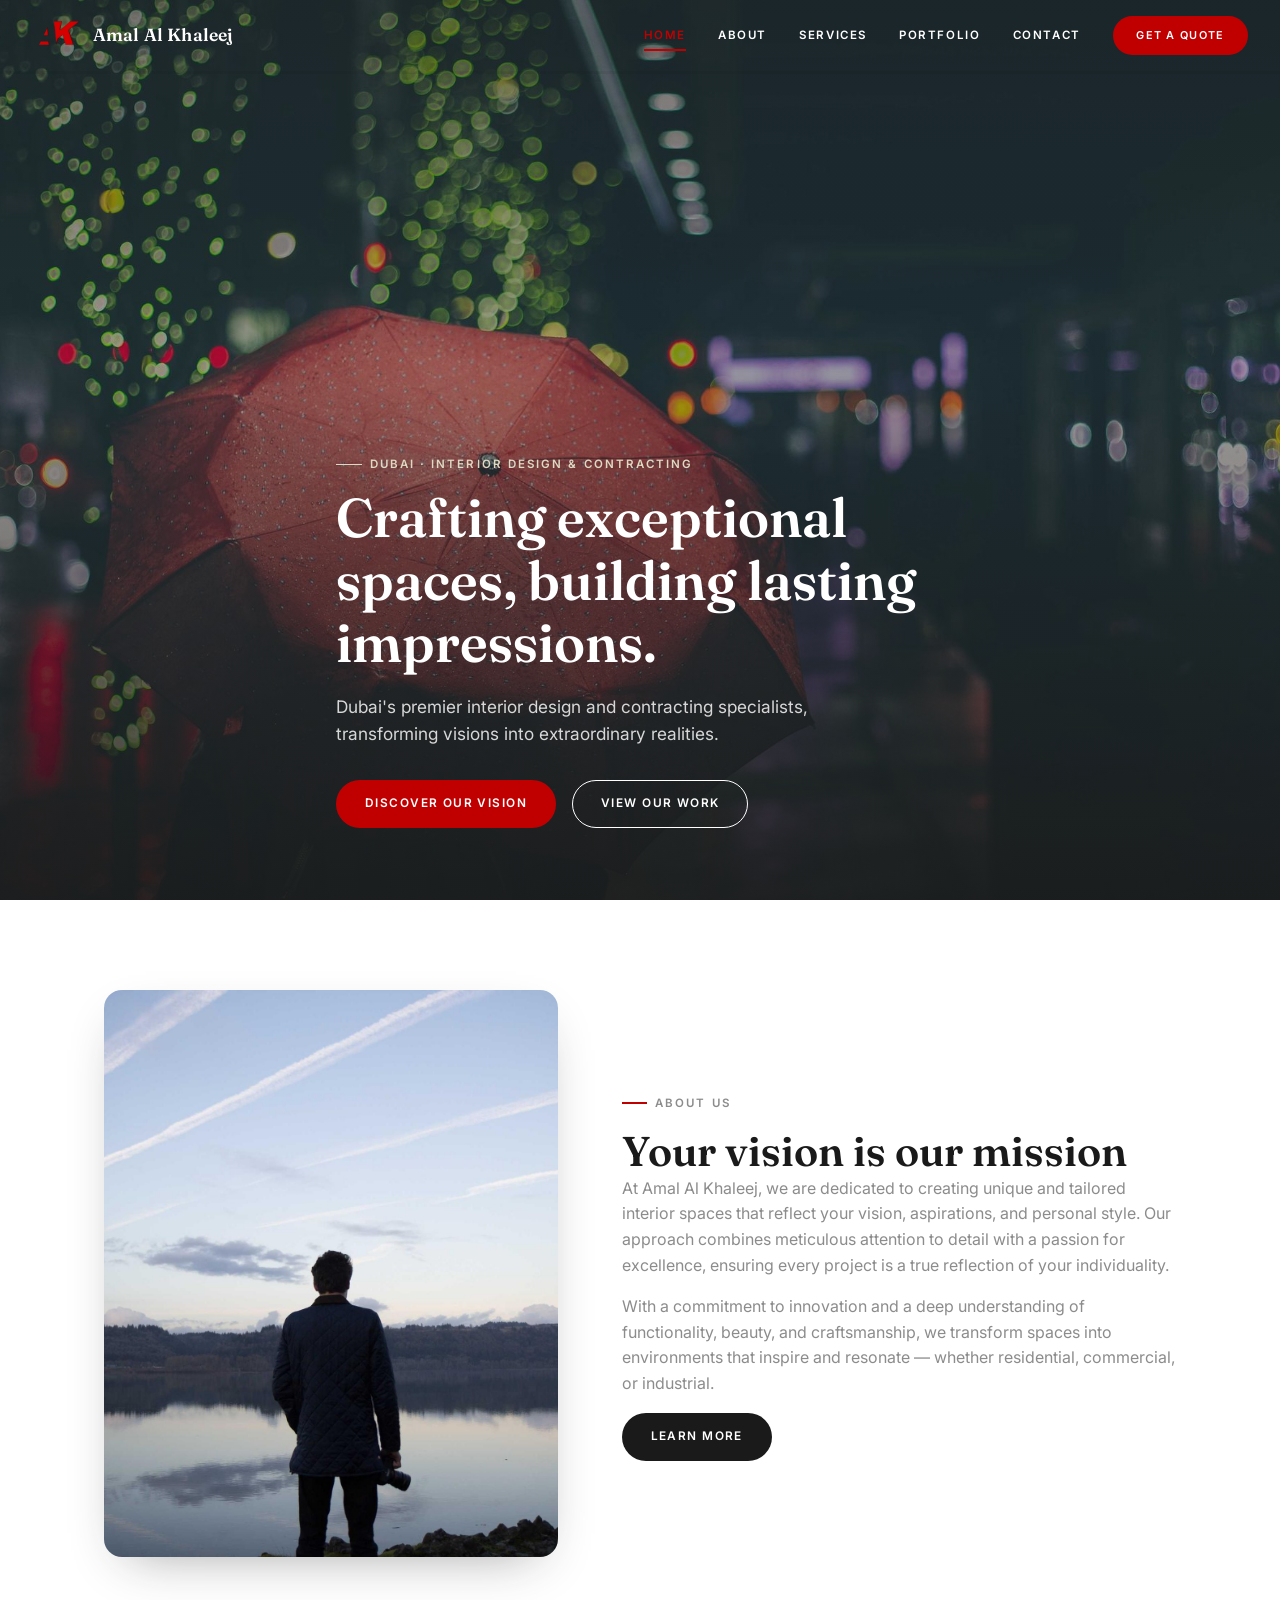
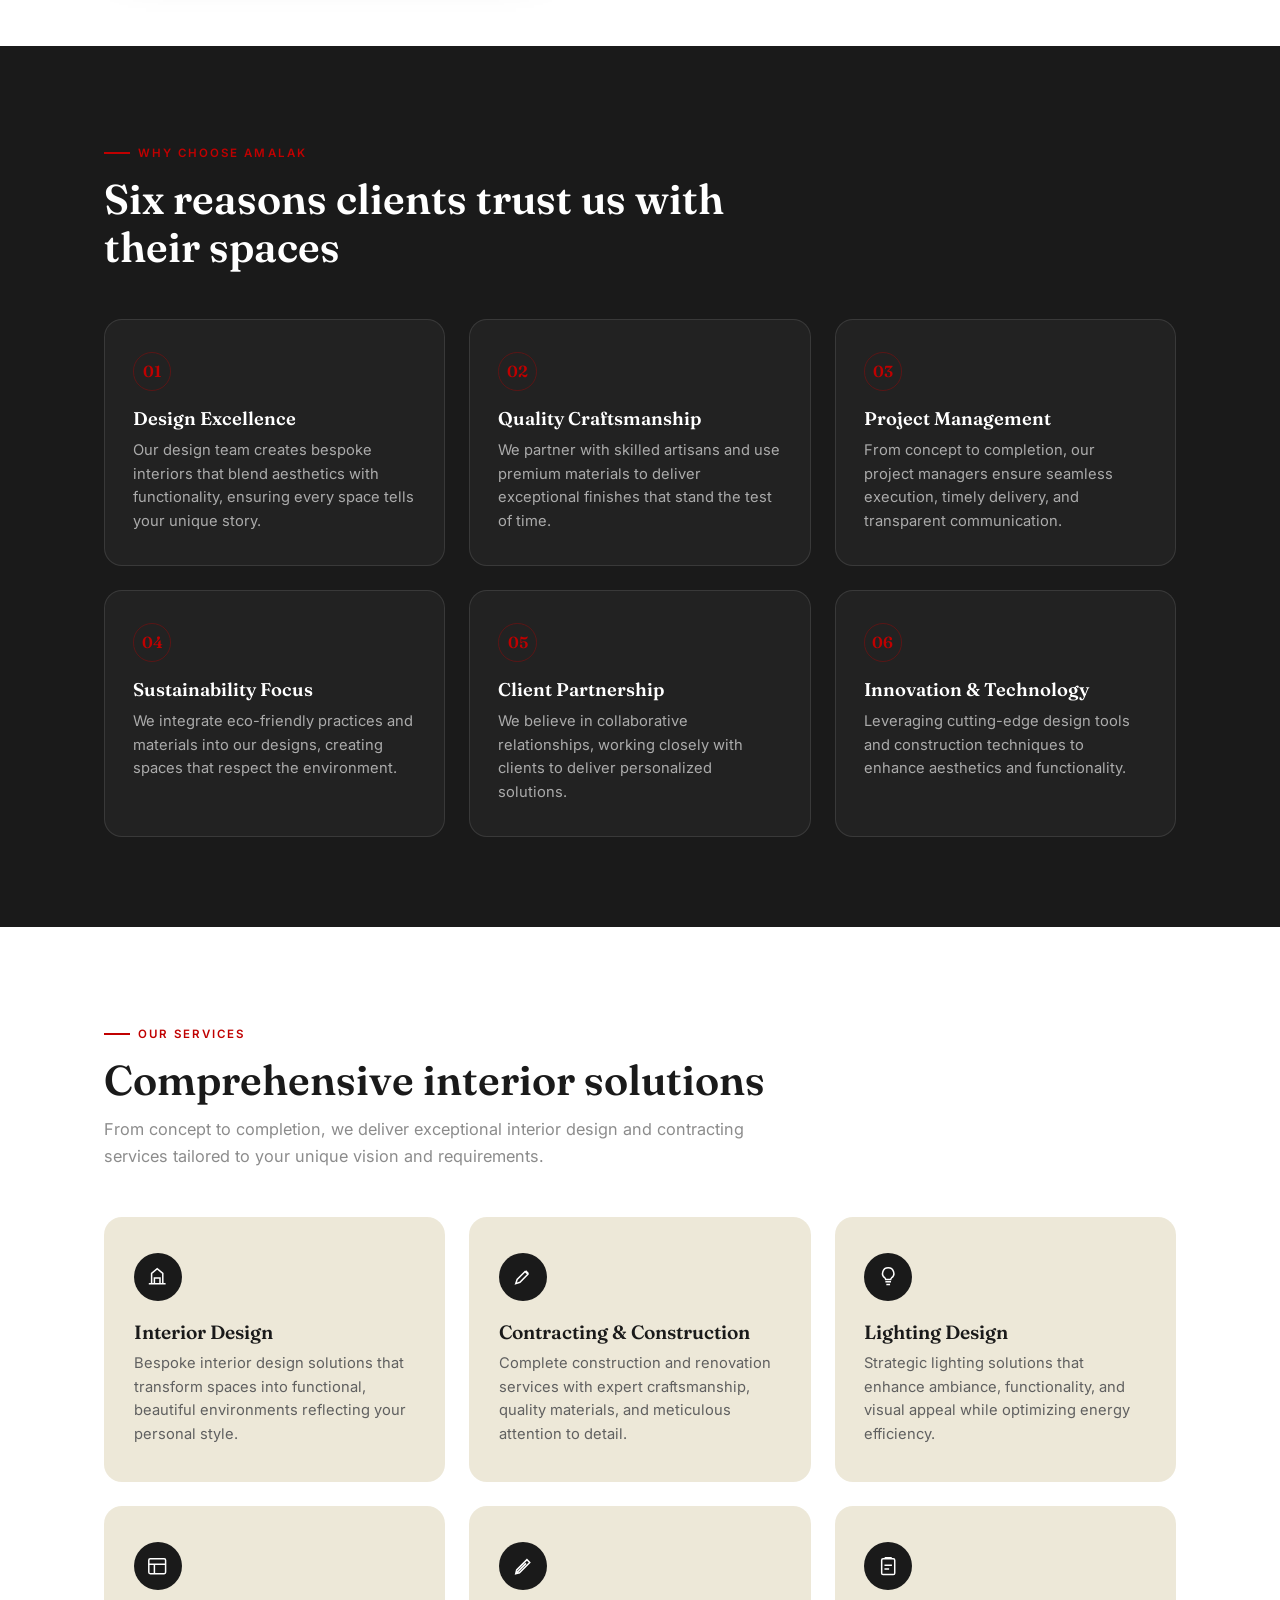
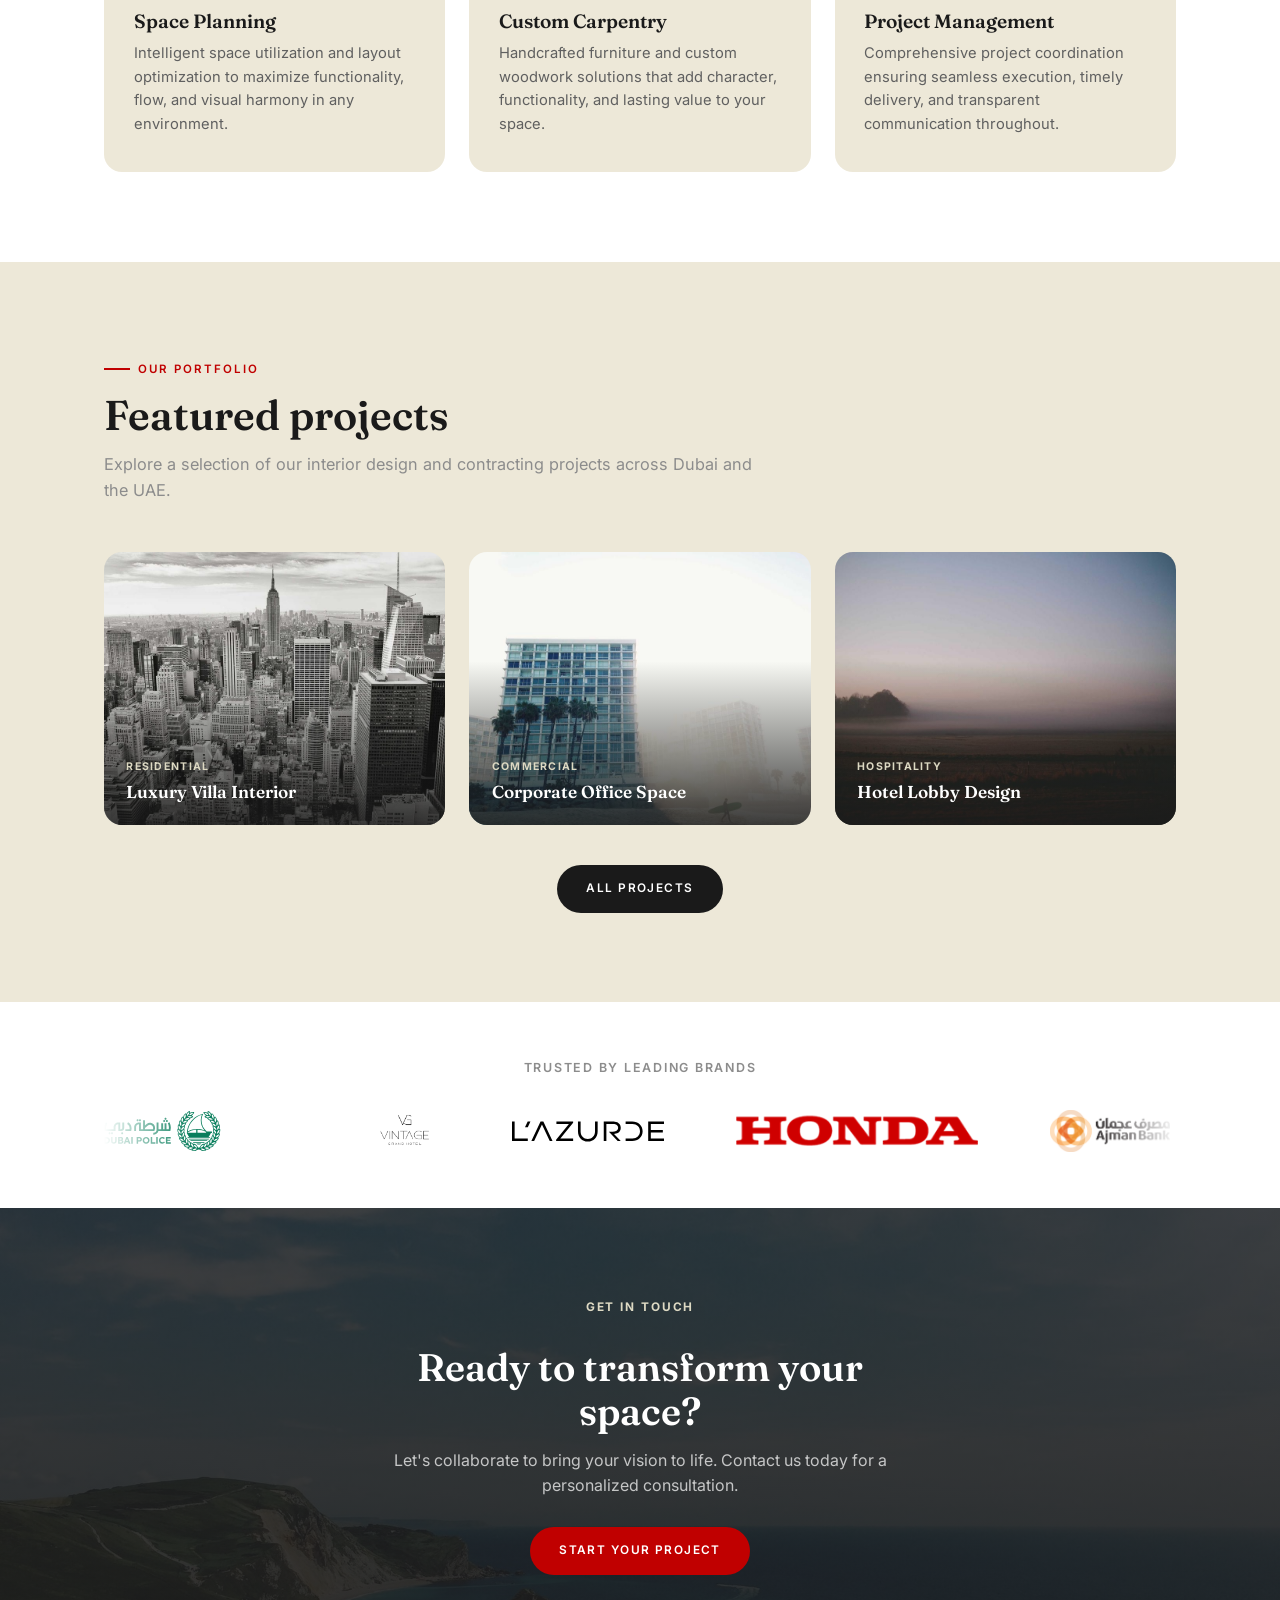
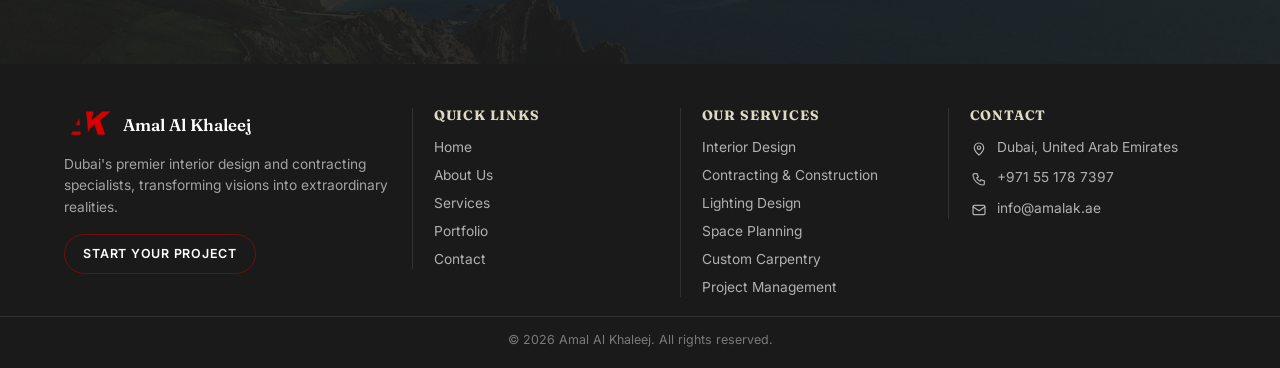
==== index.html @ c6068ea4 "Turn client logo strip into an auto-scrolling belt animation" ====
<!DOCTYPE html>
<html lang="en">
  <head>
    <meta charset="UTF-8" />
    <meta name="viewport" content="width=device-width, initial-scale=1.0, viewport-fit=cover" />
    <meta name="description" content="Amal Al Khaleej (AMALAK) is a premier interior design and contracting studio in Dubai, delivering bespoke residential, commercial and hospitality spaces from concept to completion." />
    <title>Amal Al Khaleej | Interior Design &amp; Contracting, Dubai</title>

    <link rel="icon" type="image/png" sizes="32x32" href="/assets/favicon/favicon-32.png" />
    <link rel="icon" type="image/png" sizes="512x512" href="/assets/favicon/favicon.png" />
    <link rel="apple-touch-icon" sizes="180x180" href="/assets/favicon/apple-touch-icon.png" />

    <meta property="og:type" content="website" />
    <meta property="og:url" content="https://amalak.ae/" />
    <meta property="og:title" content="Amal Al Khaleej | Interior Design &amp; Contracting, Dubai" />
    <meta property="og:description" content="Crafting exceptional spaces, building lasting impressions. Dubai's premier interior design and contracting specialists." />
    <meta property="og:site_name" content="Amal Al Khaleej" />
    <meta property="og:locale" content="en_US" />

    <link rel="preconnect" href="https://fonts.googleapis.com" />
    <link rel="preconnect" href="https://fonts.gstatic.com" crossorigin />
    <link href="https://fonts.googleapis.com/css2?family=Fraunces:opsz,wght@9..144,500;9..144,600;9..144,700&family=Inter:wght@400;500;600;700&display=swap" rel="stylesheet" />
    <link rel="stylesheet" href="/site.css?v=1" />
  </head>
  <body>
    <header class="site-header" id="top">
      <a href="/" class="brand" aria-label="Amal Al Khaleej home">
        <img src="/assets/logo/amalak-logo.png" alt="Amal Al Khaleej" />
        <span class="brand__text">Amal Al Khaleej</span>
      </a>
      <nav class="nav" aria-label="Primary">
        <a href="/" class="is-active">Home</a>
        <a href="/about/">About</a>
        <a href="/services/">Services</a>
        <a href="/portfolio/">Portfolio</a>
        <a href="/contact/">Contact</a>
        <a href="/contact/" class="btn btn--primary">Get a Quote</a>
      </nav>
      <button class="nav-toggle" aria-label="Open menu" aria-controls="nav" aria-expanded="false">
        <span></span><span></span><span></span>
      </button>
    </header>

    <main>
      <!-- Hero -->
      <section class="hero" style="background-image:url('/assets/hero/hero-bg.jpg');">
        <div class="wrap hero__inner">
          <p class="eyebrow">Dubai · Interior Design &amp; Contracting</p>
          <h1 class="display">Crafting exceptional spaces, building lasting impressions.</h1>
          <p class="lead">Dubai's premier interior design and contracting specialists, transforming visions into extraordinary realities.</p>
          <div class="hero__actions">
            <a href="/about/" class="btn btn--primary">Discover Our Vision</a>
            <a href="/portfolio/" class="btn btn--ghost" style="color:#fff;">View Our Work</a>
          </div>
        </div>
      </section>

      <!-- About teaser -->
      <section class="section section--white" id="about">
        <div class="wrap about__grid">
          <div class="about__media reveal">
            <img src="/assets/about/about.jpg" alt="Interior design detail" loading="lazy" />
          </div>
          <div class="about__body reveal">
            <p class="eyebrow">About Us</p>
            <h2 class="display" style="font-size:clamp(1.9rem,3.6vw,2.6rem);">Your vision is our mission</h2>
            <p>At Amal Al Khaleej, we are dedicated to creating unique and tailored interior spaces that reflect your vision, aspirations, and personal style. Our approach combines meticulous attention to detail with a passion for excellence, ensuring every project is a true reflection of your individuality.</p>
            <p>With a commitment to innovation and a deep understanding of functionality, beauty, and craftsmanship, we transform spaces into environments that inspire and resonate — whether residential, commercial, or industrial.</p>
            <a href="/about/" class="btn btn--dark">Learn More</a>
          </div>
        </div>
      </section>

      <!-- Why choose Amalak -->
      <section class="section section--dark">
        <div class="wrap">
          <div class="section-head reveal">
            <p class="eyebrow">Why Choose Amalak</p>
            <h2 class="display" style="font-size:clamp(1.9rem,3.6vw,2.6rem);">Six reasons clients trust us with their spaces</h2>
          </div>
          <div class="feature-grid">
            <div class="feature-card reveal"><span class="n">01</span><h3>Design Excellence</h3><p>Our design team creates bespoke interiors that blend aesthetics with functionality, ensuring every space tells your unique story.</p></div>
            <div class="feature-card reveal"><span class="n">02</span><h3>Quality Craftsmanship</h3><p>We partner with skilled artisans and use premium materials to deliver exceptional finishes that stand the test of time.</p></div>
            <div class="feature-card reveal"><span class="n">03</span><h3>Project Management</h3><p>From concept to completion, our project managers ensure seamless execution, timely delivery, and transparent communication.</p></div>
            <div class="feature-card reveal"><span class="n">04</span><h3>Sustainability Focus</h3><p>We integrate eco-friendly practices and materials into our designs, creating spaces that respect the environment.</p></div>
            <div class="feature-card reveal"><span class="n">05</span><h3>Client Partnership</h3><p>We believe in collaborative relationships, working closely with clients to deliver personalized solutions.</p></div>
            <div class="feature-card reveal"><span class="n">06</span><h3>Innovation &amp; Technology</h3><p>Leveraging cutting-edge design tools and construction techniques to enhance aesthetics and functionality.</p></div>
          </div>
        </div>
      </section>

      <!-- Services overview -->
      <section class="section section--white" id="services">
        <div class="wrap">
          <div class="section-head reveal">
            <p class="eyebrow">Our Services</p>
            <h2 class="display" style="font-size:clamp(1.9rem,3.6vw,2.6rem);">Comprehensive interior solutions</h2>
            <p>From concept to completion, we deliver exceptional interior design and contracting services tailored to your unique vision and requirements.</p>
          </div>
          <div class="services-grid">
            <div class="service-card reveal">
              <span class="ic"><svg viewBox="0 0 24 24" fill="none" stroke="currentColor" stroke-width="1.6"><path d="M3 20h18M6 20V9l6-5 6 5v11M9 20v-6h6v6"/></svg></span>
              <h3>Interior Design</h3>
              <p>Bespoke interior design solutions that transform spaces into functional, beautiful environments reflecting your personal style.</p>
            </div>
            <div class="service-card reveal">
              <span class="ic"><svg viewBox="0 0 24 24" fill="none" stroke="currentColor" stroke-width="1.6"><path d="M14.7 6.3 17.7 9.3M4 20l1.5-4.5L14 7l3 3-8.5 8.5L4 20Z"/></svg></span>
              <h3>Contracting &amp; Construction</h3>
              <p>Complete construction and renovation services with expert craftsmanship, quality materials, and meticulous attention to detail.</p>
            </div>
            <div class="service-card reveal">
              <span class="ic"><svg viewBox="0 0 24 24" fill="none" stroke="currentColor" stroke-width="1.6"><path d="M9 18h6M10 21h4M12 3a6 6 0 0 0-3.5 10.9c.5.4.8 1 .8 1.6h5.4c0-.6.3-1.2.8-1.6A6 6 0 0 0 12 3Z"/></svg></span>
              <h3>Lighting Design</h3>
              <p>Strategic lighting solutions that enhance ambiance, functionality, and visual appeal while optimizing energy efficiency.</p>
            </div>
            <div class="service-card reveal">
              <span class="ic"><svg viewBox="0 0 24 24" fill="none" stroke="currentColor" stroke-width="1.6"><rect x="3" y="4" width="18" height="16" rx="1.5"/><path d="M3 10h18M9 10v10"/></svg></span>
              <h3>Space Planning</h3>
              <p>Intelligent space utilization and layout optimization to maximize functionality, flow, and visual harmony in any environment.</p>
            </div>
            <div class="service-card reveal">
              <span class="ic"><svg viewBox="0 0 24 24" fill="none" stroke="currentColor" stroke-width="1.6"><path d="M4 20 15 9M4 20l1-4 11-11 3 3-11 11-4 1Z"/></svg></span>
              <h3>Custom Carpentry</h3>
              <p>Handcrafted furniture and custom woodwork solutions that add character, functionality, and lasting value to your space.</p>
            </div>
            <div class="service-card reveal">
              <span class="ic"><svg viewBox="0 0 24 24" fill="none" stroke="currentColor" stroke-width="1.6"><rect x="5" y="4" width="14" height="17" rx="1.5"/><path d="M9 4V3h6v1M8 11h8M8 15h5"/></svg></span>
              <h3>Project Management</h3>
              <p>Comprehensive project coordination ensuring seamless execution, timely delivery, and transparent communication throughout.</p>
            </div>
          </div>
        </div>
      </section>

      <!-- Portfolio teaser -->
      <section class="section section--khaki" id="portfolio">
        <div class="wrap">
          <div class="section-head reveal">
            <p class="eyebrow">Our Portfolio</p>
            <h2 class="display" style="font-size:clamp(1.9rem,3.6vw,2.6rem);">Featured projects</h2>
            <p>Explore a selection of our interior design and contracting projects across Dubai and the UAE.</p>
          </div>
          <div class="portfolio-grid">
            <a class="portfolio-card reveal" href="/portfolio/">
              <img src="/assets/portfolio/masonry-portfolio-1.jpg" alt="Luxury Villa Interior" loading="lazy" />
              <div class="portfolio-card__label"><span class="portfolio-card__tag">Residential</span><h3>Luxury Villa Interior</h3></div>
            </a>
            <a class="portfolio-card reveal" href="/portfolio/">
              <img src="/assets/portfolio/masonry-portfolio-2.jpg" alt="Corporate Office Space" loading="lazy" />
              <div class="portfolio-card__label"><span class="portfolio-card__tag">Commercial</span><h3>Corporate Office Space</h3></div>
            </a>
            <a class="portfolio-card reveal" href="/portfolio/">
              <img src="/assets/portfolio/masonry-portfolio-3.jpg" alt="Hotel Lobby Design" loading="lazy" />
              <div class="portfolio-card__label"><span class="portfolio-card__tag">Hospitality</span><h3>Hotel Lobby Design</h3></div>
            </a>
          </div>
          <div style="text-align:center; margin-top:2.5rem;">
            <a href="/portfolio/" class="btn btn--dark">All Projects</a>
          </div>
        </div>
      </section>

      <!-- Clients -->
      <section class="clients-strip section--white">
        <div class="wrap">
          <div class="clients-strip__head reveal"><p>Trusted by leading brands</p></div>
          <div class="clients-marquee reveal">
            <div class="clients-track">
            <div class="clients-item"><img src="/assets/clients/dubai-police-logo.svg" alt="Dubai Police" loading="lazy" /></div>
            <div class="clients-item"><img src="/assets/clients/sheraton.svg" alt="Sheraton" loading="lazy" /></div>
            <div class="clients-item"><img src="/assets/clients/vintage-grand-hotel.png" alt="Vintage Grand Hotel" loading="lazy" /></div>
            <div class="clients-item"><img src="/assets/clients/lazurde-logo.svg" alt="Lazurde" loading="lazy" /></div>
            <div class="clients-item"><img src="/assets/clients/honda-logo.png" alt="Honda" loading="lazy" /></div>
            <div class="clients-item"><img src="/assets/clients/ajman-bank-logo.png" alt="Ajman Bank" loading="lazy" /></div>
            <div class="clients-item"><img src="/assets/clients/hyundai-logo.png" alt="Hyundai" loading="lazy" /></div>
            <div class="clients-item"><img src="/assets/clients/ESCADA-combined-logo-web.png" alt="ESCADA" loading="lazy" /></div>
            <div class="clients-item"><img src="/assets/clients/dubai-police-logo.svg" alt="Dubai Police" loading="lazy" aria-hidden="true" /></div>
            <div class="clients-item"><img src="/assets/clients/sheraton.svg" alt="Sheraton" loading="lazy" aria-hidden="true" /></div>
            <div class="clients-item"><img src="/assets/clients/vintage-grand-hotel.png" alt="Vintage Grand Hotel" loading="lazy" aria-hidden="true" /></div>
            <div class="clients-item"><img src="/assets/clients/lazurde-logo.svg" alt="Lazurde" loading="lazy" aria-hidden="true" /></div>
            <div class="clients-item"><img src="/assets/clients/honda-logo.png" alt="Honda" loading="lazy" aria-hidden="true" /></div>
            <div class="clients-item"><img src="/assets/clients/ajman-bank-logo.png" alt="Ajman Bank" loading="lazy" aria-hidden="true" /></div>
            <div class="clients-item"><img src="/assets/clients/hyundai-logo.png" alt="Hyundai" loading="lazy" aria-hidden="true" /></div>
            <div class="clients-item"><img src="/assets/clients/ESCADA-combined-logo-web.png" alt="ESCADA" loading="lazy" aria-hidden="true" /></div>
            </div>
          </div>
        </div>
      </section>

      <!-- CTA -->
      <section class="section cta-band" style="background-image:url('/assets/hero/cta-bg.jpg');" id="contact">
        <div class="wrap reveal">
          <p class="rule">Get In Touch</p>
          <h2 class="display" style="font-size:clamp(1.8rem,3.4vw,2.4rem); margin-top:1.1rem;">Ready to transform your space?</h2>
          <p>Let's collaborate to bring your vision to life. Contact us today for a personalized consultation.</p>
          <div class="cta-band__actions">
            <a href="/contact/" class="btn btn--primary">Start Your Project</a>
          </div>
        </div>
      </section>
    </main>

    <footer class="site-footer">
      <div class="footer-main">
        <div class="footer-col footer-col--brand">
          <a href="/" class="footer-brand logo">
            <img src="/assets/logo/amalak-logo.png" alt="Amal Al Khaleej" />
            <span class="logo-text">Amal Al Khaleej</span>
          </a>
          <p class="footer-brand-desc">Dubai's premier interior design and contracting specialists, transforming visions into extraordinary realities.</p>
          <a href="/contact/" class="footer-cta-btn">Start Your Project</a>
        </div>
        <div class="footer-col">
          <h4 class="footer-heading">Quick Links</h4>
          <nav class="footer-links" aria-label="Quick links">
            <a href="/">Home</a>
            <a href="/about/">About Us</a>
            <a href="/services/">Services</a>
            <a href="/portfolio/">Portfolio</a>
            <a href="/contact/">Contact</a>
          </nav>
        </div>
        <div class="footer-col">
          <h4 class="footer-heading">Our Services</h4>
          <nav class="footer-links" aria-label="Services">
            <a href="/services/">Interior Design</a>
            <a href="/services/">Contracting &amp; Construction</a>
            <a href="/services/">Lighting Design</a>
            <a href="/services/">Space Planning</a>
            <a href="/services/">Custom Carpentry</a>
            <a href="/services/">Project Management</a>
          </nav>
        </div>
        <div class="footer-col">
          <h4 class="footer-heading">Contact</h4>
          <ul class="footer-contact-list">
            <li>
              <span class="footer-contact-icon" aria-hidden="true"><svg viewBox="0 0 24 24" fill="none" stroke="currentColor" stroke-width="1.8"><path d="M12 21s7-5.7 7-11a7 7 0 1 0-14 0c0 5.3 7 11 7 11Z"/><circle cx="12" cy="10" r="2.5"/></svg></span>
              <span>Dubai, United Arab Emirates</span>
            </li>
            <li>
              <span class="footer-contact-icon" aria-hidden="true"><svg viewBox="0 0 24 24" fill="none" stroke="currentColor" stroke-width="1.8"><path d="M5 4h4l2 5-2.5 1.5a11 11 0 0 0 5 5L15 13l5 2v4a2 2 0 0 1-2 2A16 16 0 0 1 3 6a2 2 0 0 1 2-2z"/></svg></span>
              <a href="tel:+971551787397">+971 55 178 7397</a>
            </li>
            <li>
              <span class="footer-contact-icon" aria-hidden="true"><svg viewBox="0 0 24 24" fill="none" stroke="currentColor" stroke-width="1.8"><rect x="3" y="5" width="18" height="14" rx="2"/><path d="M3 7l9 6 9-6"/></svg></span>
              <a href="mailto:info@amalak.ae">info@amalak.ae</a>
            </li>
          </ul>
        </div>
      </div>
      <div class="footer-bottom-bar">
        <p class="footer-copyright">&copy; <span id="year">2026</span> Amal Al Khaleej. All rights reserved.</p>
      </div>
    </footer>

    <script src="/site.js?v=1" defer></script>
  </body>
</html>
---- site.css ----
/* ============================================================
   AMALAK — main site styles
   Palette & type taken verbatim from brand_board.txt.
   ============================================================ */

*,
*::before,
*::after {
  box-sizing: border-box;
  margin: 0;
  padding: 0;
}

:root {
  /* ── Brand palette (exact hex from brand_board.txt) ── */
  --grey:   #606060;
  --off:    #F2F2F2;
  --red:    #C00000;
  --khaki:  #DDD9C3;

  /* ── Derived neutrals ── */
  --ink:       #1A1A1A;
  --ink-soft:  #8C8C8C;
  --white:     #FFFFFF;
  --khaki-deep: #EDE8D8;
  --line:      rgba(26, 26, 26, 0.10);

  --bg:   var(--off);
  --text: #2b2b2b;

  --font-display: "Fraunces", Georgia, "Times New Roman", serif;
  --font-body:    "Inter", -apple-system, "Segoe UI", Arial, sans-serif;

  --wrap: 75rem;
  --gutter: clamp(1.25rem, 5vw, 4rem);

  --radius: 10px;
  --radius-lg: 18px;
  --shadow: 0 18px 50px -24px rgba(26, 26, 26, 0.45);
  --shadow-soft: 0 10px 30px -18px rgba(26, 26, 26, 0.35);

  --ease: cubic-bezier(0.22, 1, 0.36, 1);
}

html {
  -webkit-text-size-adjust: 100%;
  scroll-behavior: smooth;
  scroll-padding-top: 5.5rem;
  overscroll-behavior: none;
  scrollbar-width: none;
  background-color: var(--ink);
}
html::-webkit-scrollbar { width: 0; height: 0; }

@media (prefers-reduced-motion: reduce) {
  html { scroll-behavior: auto; }
}

body {
  font-family: var(--font-body);
  background: var(--bg);
  color: var(--text);
  line-height: 1.6;
  -webkit-font-smoothing: antialiased;
}

img { max-width: 100%; display: block; }
a { color: inherit; }

.wrap {
  max-width: var(--wrap);
  margin-inline: auto;
  padding-inline: var(--gutter);
}

h1, h2, h3, h4 {
  font-family: var(--font-display);
  font-weight: 600;
  line-height: 1.15;
  color: var(--ink);
}

.display { font-size: clamp(2.1rem, 4.4vw, 3.4rem); }

.eyebrow {
  display: inline-flex;
  align-items: center;
  gap: 0.5rem;
  font-size: 0.72rem;
  font-weight: 600;
  letter-spacing: 0.18em;
  text-transform: uppercase;
  color: var(--red);
  margin-bottom: 0.85rem;
}
.eyebrow::before {
  content: "";
  width: 1.6rem;
  height: 1.5px;
  background: var(--red);
}

.section { padding-block: clamp(3.5rem, 7vw, 6rem); }
.section--dark { background: var(--ink); color: rgba(255,255,255,0.82); }
.section--dark h1, .section--dark h2, .section--dark h3, .section--dark h4 { color: var(--white); }
.section--khaki { background: var(--khaki-deep); }
.section--white { background: var(--white); }

.section-head { max-width: 42rem; margin-bottom: clamp(2rem, 4vw, 3rem); }
.section-head p:not(.eyebrow) { color: var(--ink-soft); margin-top: 0.75rem; font-size: 1.02rem; }
.section--dark .section-head p:not(.eyebrow) { color: rgba(255,255,255,0.65); }

/* ============================================================
   Buttons
   ============================================================ */
.btn {
  display: inline-flex;
  align-items: center;
  gap: 0.5rem;
  padding: 0.85rem 1.75rem;
  font-family: var(--font-body);
  font-size: 0.74rem;
  font-weight: 600;
  letter-spacing: 0.12em;
  text-transform: uppercase;
  text-decoration: none;
  border-radius: 999px;
  border: 1px solid transparent;
  cursor: pointer;
  transition: background-color 0.25s var(--ease), border-color 0.25s var(--ease), color 0.25s var(--ease), transform 0.25s var(--ease);
}
.btn--primary { background: var(--red); color: var(--white); }
.btn--primary:hover { background: #a30000; transform: translateY(-1px); }

.btn--dark { background: var(--ink); color: var(--white); }
.btn--dark:hover { background: #000; }

.btn--ghost { background: transparent; border-color: currentColor; color: var(--ink); }
.section--dark .btn--ghost { color: var(--white); }
.btn--ghost:hover { background: rgba(192, 0, 0, 0.08); border-color: var(--red); color: var(--red); }

.btn--light { background: var(--white); color: var(--ink); }
.btn--light:hover { background: var(--off); }

/* ============================================================
   Header / nav
   ============================================================ */
.site-header {
  position: fixed;
  inset: 0 0 auto 0;
  z-index: 100;
  display: flex;
  align-items: center;
  justify-content: space-between;
  gap: 1rem;
  padding: 1rem clamp(1.1rem, 3vw, 2rem);
  background: rgba(242, 242, 242, 0);
  transition: background-color 0.4s var(--ease), box-shadow 0.4s var(--ease), padding 0.4s var(--ease);
}
.site-header.is-scrolled {
  background: var(--off);
  box-shadow: 0 1px 0 var(--line), var(--shadow-soft);
  padding-block: 0.7rem;
}

.scroll-progress {
  position: absolute;
  top: 100%;
  left: 0;
  right: 0;
  height: 3px;
  background: rgba(26, 26, 26, 0.08);
  overflow: hidden;
  pointer-events: none;
}
.scroll-progress i {
  display: block;
  height: 100%;
  width: 100%;
  background: var(--red);
  transform: scaleX(0);
  transform-origin: left center;
  will-change: transform;
}

.brand {
  display: flex;
  align-items: center;
  gap: 0.6rem;
  text-decoration: none;
  flex-shrink: 0;
}
.brand img { height: 2.1rem; width: auto; }
.brand__text {
  font-family: var(--font-display);
  font-size: 1.1rem;
  font-weight: 600;
  letter-spacing: 0.01em;
  color: var(--ink);
}
.site-header:not(.is-scrolled) .brand__text { color: var(--white); }

.nav {
  display: flex;
  align-items: center;
  gap: clamp(1.25rem, 2.5vw, 2.25rem);
}
.nav a:not(.btn) {
  font-family: var(--font-body);
  font-size: 0.72rem;
  font-weight: 600;
  letter-spacing: 0.14em;
  text-transform: uppercase;
  text-decoration: none;
  color: var(--ink);
  position: relative;
  padding-block: 0.25rem;
  transition: color 0.25s var(--ease);
}
.site-header:not(.is-scrolled) .nav a:not(.btn) { color: var(--white); }
.nav a:not(.btn)::after {
  content: "";
  position: absolute;
  left: 0; bottom: -2px;
  width: 0; height: 2px;
  background: var(--red);
  transition: width 0.3s var(--ease);
}
.nav a:not(.btn):hover::after { width: 100%; }
.nav .btn { padding: 0.6rem 1.4rem; font-size: 0.68rem; }
.nav a.is-active:not(.btn) { color: var(--red); }
.nav a.is-active:not(.btn)::after { width: 100%; }
.site-header:not(.is-scrolled) .nav a.is-active:not(.btn) { color: var(--red); }

.nav-toggle {
  display: none;
  flex-direction: column;
  justify-content: center;
  gap: 5px;
  width: 44px; height: 44px;
  background: none;
  border: 0;
  cursor: pointer;
  padding: 0;
}
.nav-toggle span {
  display: block;
  width: 24px; height: 1.5px;
  margin-inline: auto;
  background: var(--ink);
  transition: transform 0.3s var(--ease), opacity 0.3s var(--ease), background-color 0.3s;
}
.site-header:not(.is-scrolled) .nav-toggle span { background: var(--white); }

@media (max-width: 860px) {
  .nav-toggle {
    display: flex;
    border: 1.5px solid rgba(26, 26, 26, 0.25);
    border-radius: 12px;
  }
  .site-header:not(.is-scrolled) .nav-toggle { border-color: rgba(255, 255, 255, 0.5); }

  .nav {
    position: absolute;
    top: calc(100% + 0.6rem);
    right: clamp(1.1rem, 3vw, 2rem);
    left: auto;
    width: min(70vw, 16rem);
    flex-direction: column;
    align-items: stretch;
    gap: 0.2rem;
    padding: 0.6rem;
    background: var(--white);
    border: 1px solid var(--line);
    border-radius: 20px;
    box-shadow: 0 26px 60px -22px rgba(26, 26, 26, 0.55);
    opacity: 0;
    visibility: hidden;
    transform: translateY(-8px) scale(0.98);
    transform-origin: top right;
    transition: opacity 0.25s var(--ease), transform 0.3s var(--ease), visibility 0.3s;
  }
  .nav a:not(.btn),
  .site-header:not(.is-scrolled) .nav a:not(.btn) {
    color: var(--ink);
    font-size: 1.02rem;
    font-weight: 500;
    letter-spacing: 0.01em;
    text-transform: none;
    width: 100%;
    padding: 0.85rem 1rem;
    border-radius: 12px;
    transition: background-color 0.2s var(--ease), color 0.2s var(--ease);
  }
  .nav a:not(.btn)::after { display: none; }
  .nav a:not(.btn):hover { background: rgba(192, 0, 0, 0.08); }
  .nav a.is-active:not(.btn),
  .site-header:not(.is-scrolled) .nav a.is-active:not(.btn) {
    background: rgba(192, 0, 0, 0.1);
    color: var(--red);
    font-weight: 600;
  }
  .nav .btn { width: 100%; margin-top: 0.45rem; justify-content: center; }
  body.nav-open .nav {
    opacity: 1;
    visibility: visible;
    transform: translateY(0) scale(1);
  }
  body.nav-open .nav-toggle span:nth-child(1) { transform: translateY(6.5px) rotate(45deg); }
  body.nav-open .nav-toggle span:nth-child(2) { opacity: 0; }
  body.nav-open .nav-toggle span:nth-child(3) { transform: translateY(-6.5px) rotate(-45deg); }
}

/* ============================================================
   Hero
   ============================================================ */
.hero {
  position: relative;
  min-height: 100svh;
  display: flex;
  align-items: flex-end;
  color: var(--white);
  background-size: cover;
  background-position: center;
  isolation: isolate;
}
.hero::before {
  content: "";
  position: absolute;
  inset: 0;
  background: linear-gradient(180deg, rgba(26,26,26,0.55) 0%, rgba(26,26,26,0.35) 40%, rgba(26,26,26,0.88) 100%);
  z-index: -1;
}
.hero__inner { padding-block: clamp(6rem, 14vw, 9rem) clamp(3rem, 8vw, 4.5rem); max-width: 46rem; }
.hero .eyebrow { color: var(--khaki); }
.hero .eyebrow::before { background: var(--khaki); }
.hero h1 { color: var(--white); margin-bottom: 1.1rem; }
.hero p.lead { font-size: 1.08rem; color: rgba(255,255,255,0.82); max-width: 34rem; margin-bottom: 2rem; }
.hero__actions { display: flex; gap: 1rem; flex-wrap: wrap; }

.page-hero {
  padding-block: clamp(7.5rem, 14vw, 9.5rem) clamp(3rem, 6vw, 4rem);
  background: var(--ink);
  color: var(--white);
}
.page-hero .eyebrow { color: var(--khaki); }
.page-hero .eyebrow::before { background: var(--khaki); }
.page-hero h1 { color: var(--white); margin-bottom: 0.85rem; }
.page-hero p { max-width: 40rem; color: rgba(255,255,255,0.68); font-size: 1.02rem; }

/* ============================================================
   Grids: features / services / why-us
   ============================================================ */
.feature-grid {
  display: grid;
  grid-template-columns: repeat(3, 1fr);
  gap: 1.5rem;
}
.feature-card {
  background: var(--white);
  border: 1px solid var(--line);
  border-radius: var(--radius-lg);
  padding: 2rem 1.75rem;
  transition: transform 0.3s var(--ease), box-shadow 0.3s var(--ease);
}
.feature-card:hover { transform: translateY(-4px); box-shadow: var(--shadow-soft); }
.feature-card .n {
  display: inline-block;
  font-family: var(--font-display);
  font-size: 1rem;
  font-weight: 600;
  color: var(--red);
  border: 1px solid rgba(192,0,0,0.35);
  border-radius: 50%;
  width: 2.4rem; height: 2.4rem;
  line-height: 2.3rem;
  text-align: center;
  margin-bottom: 1.1rem;
}
.feature-card h3 { font-size: 1.15rem; margin-bottom: 0.6rem; }
.feature-card p { color: var(--ink-soft); font-size: 0.92rem; }

.section--dark .feature-card {
  background: rgba(255,255,255,0.04);
  border-color: rgba(255,255,255,0.1);
}
.section--dark .feature-card p { color: rgba(255,255,255,0.62); }

@media (max-width: 980px) { .feature-grid { grid-template-columns: repeat(2, 1fr); } }
@media (max-width: 620px) { .feature-grid { grid-template-columns: 1fr; } }

/* ============================================================
   Services
   ============================================================ */
.services-grid {
  display: grid;
  grid-template-columns: repeat(3, 1fr);
  gap: 1.5rem;
}
.service-card {
  background: var(--khaki-deep);
  border-radius: var(--radius-lg);
  padding: 2.25rem 1.85rem;
  transition: transform 0.3s var(--ease), background-color 0.3s var(--ease);
}
.service-card:hover { transform: translateY(-4px); background: var(--khaki); }
.service-card .ic {
  width: 3rem; height: 3rem;
  border-radius: 50%;
  background: var(--ink);
  color: var(--white);
  display: grid;
  place-items: center;
  margin-bottom: 1.25rem;
}
.service-card .ic svg { width: 1.4rem; height: 1.4rem; }
.service-card h3 { font-size: 1.2rem; margin-bottom: 0.6rem; }
.service-card p { color: var(--grey); font-size: 0.92rem; }

@media (max-width: 980px) { .services-grid { grid-template-columns: repeat(2, 1fr); } }
@media (max-width: 620px) { .services-grid { grid-template-columns: 1fr; } }

/* Services page: alternating detail rows */
.service-detail {
  display: grid;
  grid-template-columns: 1fr 1fr;
  gap: clamp(2rem, 5vw, 4rem);
  align-items: center;
  padding-block: clamp(2.5rem, 5vw, 3.5rem);
  border-bottom: 1px solid var(--line);
}
.service-detail:last-child { border-bottom: none; }
.service-detail:nth-child(even) .service-detail__media { order: 2; }
.service-detail__media img { border-radius: var(--radius-lg); box-shadow: var(--shadow); aspect-ratio: 4/3; object-fit: cover; }
.service-detail__num { font-family: var(--font-display); font-size: 0.95rem; color: var(--red); font-weight: 600; margin-bottom: 0.75rem; }
.service-detail h2 { font-size: 1.6rem; margin-bottom: 0.85rem; }
.service-detail p { color: var(--ink-soft); margin-bottom: 1rem; }
.service-detail ul { list-style: none; display: grid; gap: 0.55rem; }
.service-detail ul li { display: flex; align-items: baseline; gap: 0.6rem; font-size: 0.94rem; color: var(--grey); }
.service-detail ul li::before { content: ""; width: 6px; height: 6px; border-radius: 50%; background: var(--red); flex-shrink: 0; transform: translateY(-2px); }

@media (max-width: 780px) {
  .service-detail, .service-detail:nth-child(even) { grid-template-columns: 1fr; }
  .service-detail:nth-child(even) .service-detail__media { order: 0; }
}

/* ============================================================
   Portfolio
   ============================================================ */
.filter-bar {
  display: flex;
  flex-wrap: wrap;
  gap: 0.6rem;
  margin-bottom: 2.25rem;
}
.filter-btn {
  padding: 0.55rem 1.25rem;
  border-radius: 999px;
  border: 1px solid var(--line);
  background: var(--white);
  font-size: 0.78rem;
  font-weight: 600;
  letter-spacing: 0.06em;
  text-transform: uppercase;
  cursor: pointer;
  color: var(--grey);
  transition: background-color 0.2s var(--ease), color 0.2s var(--ease), border-color 0.2s var(--ease);
}
.filter-btn:hover { border-color: var(--red); color: var(--red); }
.filter-btn.is-active { background: var(--ink); color: var(--white); border-color: var(--ink); }

.portfolio-grid {
  display: grid;
  grid-template-columns: repeat(3, 1fr);
  gap: 1.5rem;
}
.portfolio-card {
  position: relative;
  border-radius: var(--radius-lg);
  overflow: hidden;
  aspect-ratio: 4/3.2;
  isolation: isolate;
}
.portfolio-card img {
  width: 100%; height: 100%;
  object-fit: cover;
  transition: transform 0.5s var(--ease);
}
.portfolio-card:hover img { transform: scale(1.06); }
.portfolio-card::after {
  content: "";
  position: absolute; inset: 0;
  background: linear-gradient(180deg, rgba(26,26,26,0) 40%, rgba(26,26,26,0.85) 100%);
  z-index: 1;
}
.portfolio-card__label {
  position: absolute; left: 0; right: 0; bottom: 0;
  padding: 1.4rem;
  z-index: 2;
  color: var(--white);
}
.portfolio-card__tag {
  display: inline-block;
  font-size: 0.66rem;
  font-weight: 700;
  letter-spacing: 0.12em;
  text-transform: uppercase;
  color: var(--khaki);
  margin-bottom: 0.4rem;
}
.portfolio-card__label h3 { color: var(--white); font-size: 1.08rem; font-weight: 600; }
.portfolio-card[hidden] { display: none; }

@media (max-width: 980px) { .portfolio-grid { grid-template-columns: repeat(2, 1fr); } }
@media (max-width: 620px) { .portfolio-grid { grid-template-columns: 1fr; } }

/* ============================================================
   About page grid
   ============================================================ */
.about__grid {
  display: grid;
  grid-template-columns: 0.9fr 1.1fr;
  gap: clamp(2rem, 5vw, 4rem);
  align-items: center;
}
.about__media img { border-radius: var(--radius-lg); box-shadow: var(--shadow); aspect-ratio: 4/5; object-fit: cover; }
.about__body p { color: var(--ink-soft); margin-bottom: 1rem; }

@media (max-width: 860px) { .about__grid { grid-template-columns: 1fr; } }

/* ============================================================
   Clients strip
   ============================================================ */
.clients-strip { padding-block: clamp(2.5rem, 5vw, 3.5rem); }
.clients-strip__head { text-align: center; margin-bottom: 2rem; }
.clients-strip__head p { font-size: 0.78rem; font-weight: 600; letter-spacing: 0.14em; text-transform: uppercase; color: var(--ink-soft); }

.clients-marquee {
  overflow: hidden;
  -webkit-mask-image: linear-gradient(90deg, transparent, #000 8%, #000 92%, transparent);
  mask-image: linear-gradient(90deg, transparent, #000 8%, #000 92%, transparent);
}
.clients-track {
  display: flex;
  align-items: center;
  width: max-content;
  gap: clamp(2.5rem, 6vw, 4.5rem);
  animation: clients-scroll 26s linear infinite;
}
.clients-marquee:hover .clients-track { animation-play-state: paused; }
.clients-item {
  flex: 0 0 auto;
  height: 42px;
  display: flex;
  align-items: center;
  justify-content: center;
}
.clients-item img { max-height: 100%; width: auto; }

@keyframes clients-scroll {
  from { transform: translateX(0); }
  to { transform: translateX(-50%); }
}

@media (prefers-reduced-motion: reduce) {
  .clients-track { animation: none; }
}

/* ============================================================
   CTA band
   ============================================================ */
.cta-band {
  position: relative;
  background-size: cover;
  background-position: center;
  color: var(--white);
  text-align: center;
  isolation: isolate;
}
.cta-band::before {
  content: "";
  position: absolute; inset: 0;
  background: linear-gradient(180deg, rgba(26,26,26,0.82), rgba(26,26,26,0.9));
  z-index: -1;
}
.cta-band .wrap { max-width: 40rem; }
.cta-band h2 { color: var(--white); margin-bottom: 0.9rem; }
.cta-band p { color: rgba(255,255,255,0.72); margin-bottom: 1.75rem; }
.cta-band .rule {
  font-size: 0.74rem;
  font-weight: 700;
  letter-spacing: 0.16em;
  text-transform: uppercase;
  color: var(--khaki);
}
.cta-band__actions { display: flex; gap: 1rem; justify-content: center; flex-wrap: wrap; }

/* ============================================================
   Contact page
   ============================================================ */
.contact-grid {
  display: grid;
  grid-template-columns: 0.85fr 1.15fr;
  gap: clamp(2rem, 5vw, 4rem);
  align-items: start;
}
.contact-info { display: grid; gap: 1.5rem; }
.contact-card {
  background: var(--white);
  border: 1px solid var(--line);
  border-radius: var(--radius-lg);
  padding: 1.5rem 1.65rem;
  display: flex;
  align-items: flex-start;
  gap: 1rem;
}
.contact-card .ic {
  width: 2.6rem; height: 2.6rem;
  border-radius: 50%;
  background: var(--khaki-deep);
  color: var(--red);
  display: grid;
  place-items: center;
  flex-shrink: 0;
}
.contact-card .ic svg { width: 1.2rem; height: 1.2rem; }
.contact-card h4 { font-size: 0.95rem; margin-bottom: 0.25rem; }
.contact-card p, .contact-card a { color: var(--ink-soft); font-size: 0.92rem; text-decoration: none; }
.contact-card a:hover { color: var(--red); }

.contact-map { border-radius: var(--radius-lg); overflow: hidden; box-shadow: var(--shadow-soft); line-height: 0; margin-top: 0.5rem; }
.contact-map iframe { width: 100%; height: 260px; border: 0; filter: saturate(0.9); }

.form {
  background: var(--white);
  border: 1px solid var(--line);
  border-radius: var(--radius-lg);
  padding: clamp(1.75rem, 4vw, 2.5rem);
  box-shadow: var(--shadow-soft);
  display: grid;
  gap: 1.15rem;
}
.form-row { display: grid; grid-template-columns: 1fr 1fr; gap: 1.15rem; }
.field { display: grid; gap: 0.45rem; }
.field label { font-size: 0.78rem; font-weight: 600; letter-spacing: 0.04em; color: var(--ink); }
.field input, .field textarea, .field select {
  font-family: var(--font-body);
  font-size: 0.95rem;
  padding: 0.8rem 1rem;
  border: 1px solid var(--line);
  border-radius: 8px;
  background: var(--off);
  color: var(--text);
  resize: vertical;
}
.field input:focus, .field textarea:focus, .field select:focus {
  outline: none;
  border-color: var(--red);
  background: var(--white);
}
.form .btn { justify-self: start; }

@media (max-width: 860px) { .contact-grid { grid-template-columns: 1fr; } }
@media (max-width: 560px) { .form-row { grid-template-columns: 1fr; } }

/* ============================================================
   Footer — compact, organized (janatravel pattern)
   ============================================================ */
.site-footer {
  background: var(--ink);
  color: rgba(255,255,255,0.72);
  padding: 0;
}
.site-footer .footer-bottom-bar {
  padding-bottom: calc(1.1rem + env(safe-area-inset-bottom, 0px));
}
.footer-main {
  display: grid;
  grid-template-columns: minmax(220px, 1.3fr) repeat(3, minmax(0, 1fr));
  gap: 0;
  max-width: 1320px;
  margin: 0 auto;
  padding: clamp(2rem, 4vw, 2.75rem) var(--gutter) 1.15rem;
  align-items: start;
}
.footer-col {
  min-width: 0;
  padding: 0 clamp(0.85rem, 1.6vw, 1.35rem);
  border-left: 1px solid rgba(255,255,255,0.1);
}
.footer-col--brand { padding-left: 0; border-left: none; }
.footer-col:last-child { padding-right: 0; }

.footer-brand.logo { display: inline-flex; align-items: center; gap: 0.5rem; text-decoration: none; margin-bottom: 0.75rem; }
.footer-brand.logo img { height: 2.1rem; width: auto; }
.footer-brand .logo-text { font-family: var(--font-display); font-size: 1.05rem; color: var(--white); font-weight: 600; }
.footer-brand-desc { color: rgba(255,255,255,0.6); font-size: 0.86rem; line-height: 1.55; margin-bottom: 1rem; max-width: 26rem; }
.footer-cta-btn {
  display: inline-block;
  text-decoration: none;
  background: transparent;
  color: var(--white);
  border: 1px solid rgba(192,0,0,0.55);
  padding: 0.55rem 1.15rem;
  border-radius: 999px;
  font-weight: 600;
  font-size: 0.78rem;
  letter-spacing: 0.06em;
  text-transform: uppercase;
  transition: background-color 0.2s ease, border-color 0.2s ease;
}
.footer-cta-btn:hover { background: rgba(192,0,0,0.18); border-color: var(--red); }

.footer-heading { font-size: 0.85rem; font-weight: 700; margin-bottom: 0.85rem; color: var(--khaki); letter-spacing: 0.06em; text-transform: uppercase; }

.footer-links { display: flex; flex-direction: column; gap: 0.55rem; }
.footer-links a, .footer-contact-list a, .footer-contact-list span { color: rgba(255,255,255,0.66); text-decoration: none; font-size: 0.86rem; line-height: 1.4; transition: color 0.2s ease; }
.footer-links a:hover, .footer-contact-list a:hover { color: var(--red); }

.footer-contact-list { list-style: none; display: flex; flex-direction: column; gap: 0.65rem; }
.footer-contact-list li { display: flex; align-items: flex-start; gap: 0.55rem; }
.footer-contact-icon { flex: 0 0 auto; display: inline-flex; align-items: center; justify-content: center; width: 1.15rem; height: 1.15rem; margin-top: 0.12rem; color: var(--red); }
.footer-contact-icon svg { width: 1rem; height: 1rem; display: block; }

.footer-bottom-bar {
  display: flex; align-items: center; justify-content: center;
  text-align: center;
  max-width: 1320px;
  margin: 0 auto;
  padding: 0.85rem var(--gutter) 1.1rem;
  border-top: 1px solid rgba(255,255,255,0.1);
}
.footer-copyright { color: rgba(255,255,255,0.42); font-size: 0.78rem; margin: 0; }
.footer-copyright a { color: rgba(255,255,255,0.6); text-decoration: none; }
.footer-copyright a:hover { color: var(--khaki); }

@media (max-width: 1100px) {
  .footer-main { grid-template-columns: repeat(3, minmax(0, 1fr)); row-gap: 1.15rem; }
  .footer-col--brand { grid-column: 1 / -1; padding-right: 0; }
  .footer-col:nth-child(2) { border-left: none; padding-left: 0; }
}

@media (max-width: 720px) {
  .footer-main { grid-template-columns: 1fr 1fr 1fr; padding-top: 1.5rem; padding-bottom: 1rem; }
  .footer-col--brand { grid-column: 1 / -1; }
  .footer-col:nth-child(2) { border-left: none; padding-left: 0; }
}

@media (max-width: 520px) {
  .footer-main { grid-template-columns: 1fr; row-gap: 0; }
  .footer-col { border-left: none; border-top: 1px solid rgba(255,255,255,0.1); padding: 0.95rem 0 0; margin-top: 0.95rem; }
  .footer-col--brand { border-top: none; margin-top: 0; padding-top: 0; }
}

/* ============================================================
   Reveal-on-scroll
   ============================================================ */
.reveal { opacity: 0; transform: translateY(24px); transition: opacity 0.8s var(--ease), transform 0.8s var(--ease); }
.reveal.is-in { opacity: 1; transform: none; }
@media (prefers-reduced-motion: reduce) {
  .reveal { opacity: 1; transform: none; transition: none; }
}
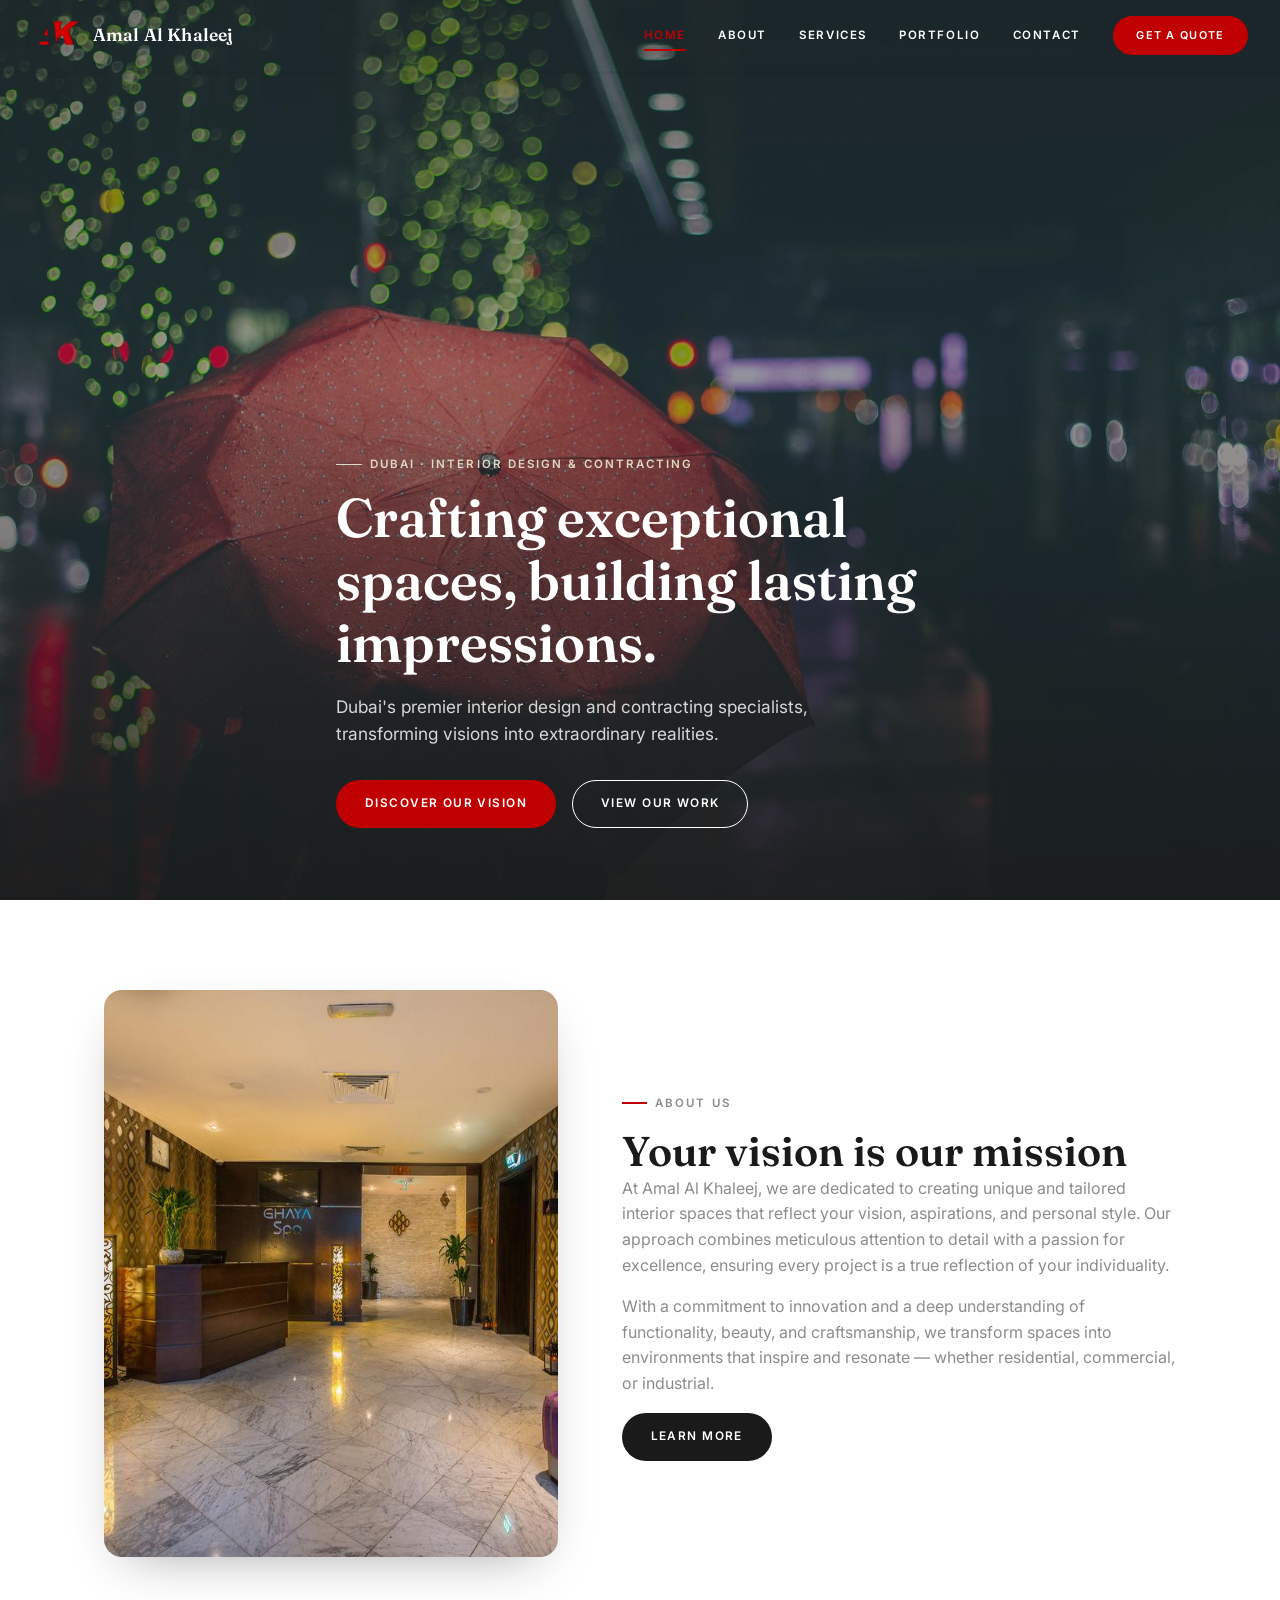
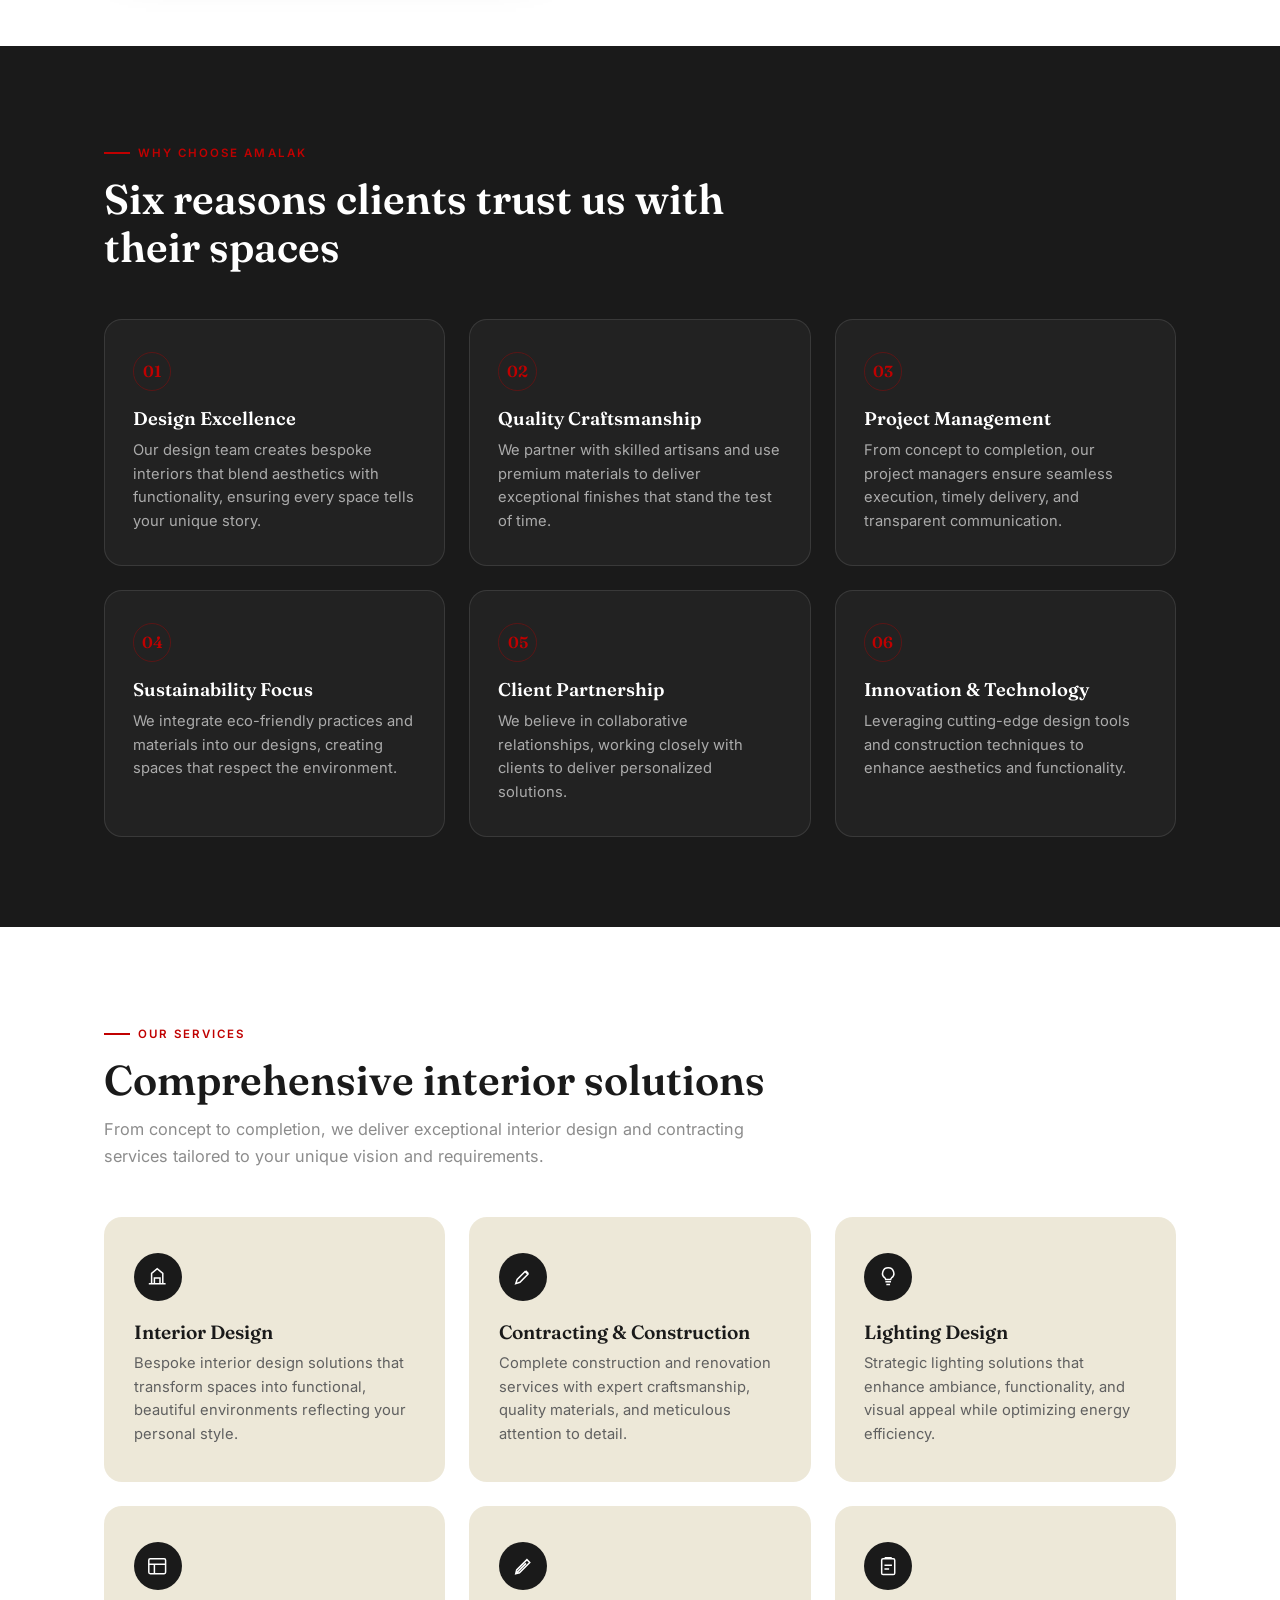
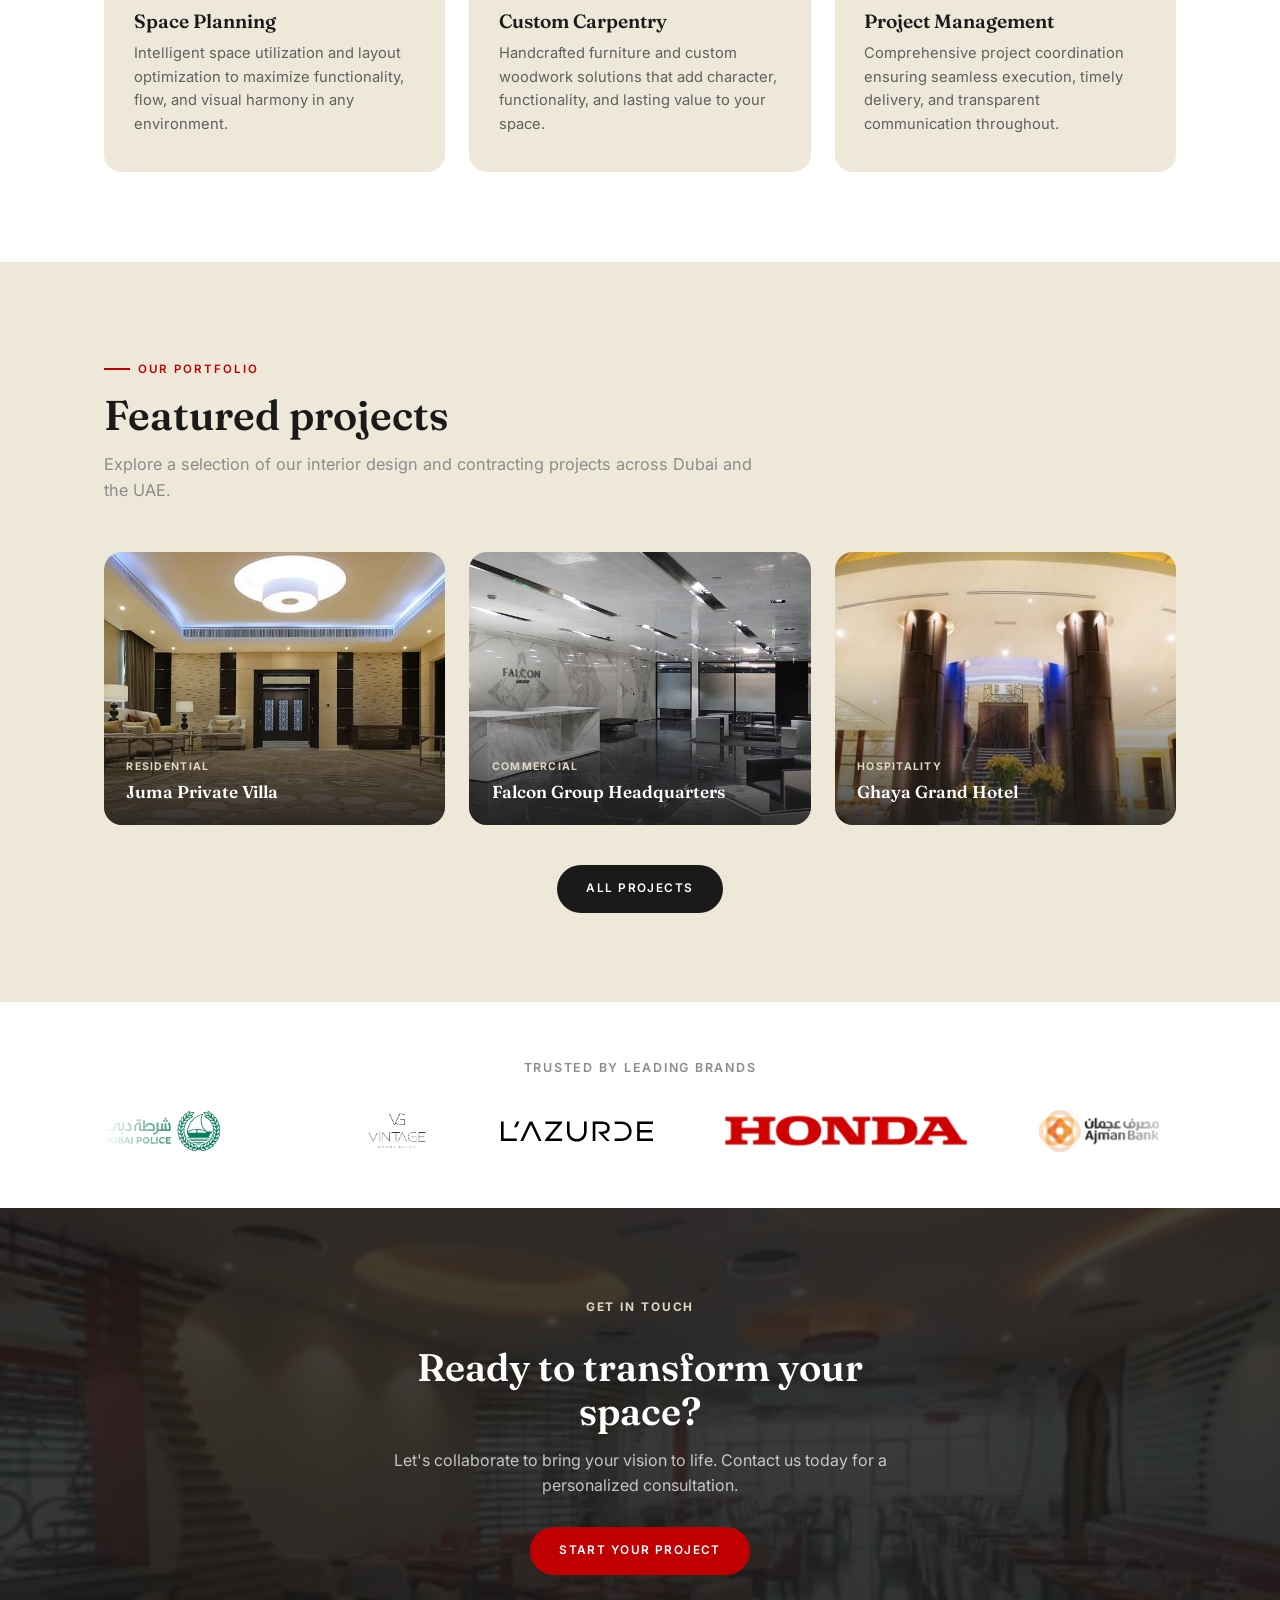
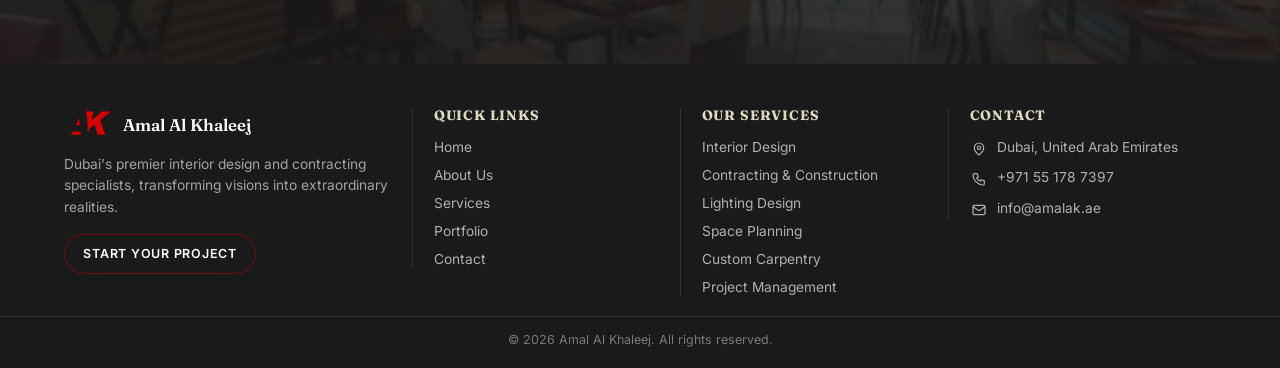
==== commit b1169774: "Replace all placeholder imagery with real project photos, expand portfolio, redesign contact as a qu" ====
--- a/index.html
+++ b/index.html
@@ -142,16 +142,16 @@
           </div>
           <div class="portfolio-grid">
             <a class="portfolio-card reveal" href="/portfolio/">
-              <img src="/assets/portfolio/masonry-portfolio-1.jpg" alt="Luxury Villa Interior" loading="lazy" />
-              <div class="portfolio-card__label"><span class="portfolio-card__tag">Residential</span><h3>Luxury Villa Interior</h3></div>
+              <img src="/assets/portfolio/juma-villa.jpeg" alt="Juma Private Villa entrance hall" loading="lazy" />
+              <div class="portfolio-card__label"><span class="portfolio-card__tag">Residential</span><h3>Juma Private Villa</h3></div>
             </a>
             <a class="portfolio-card reveal" href="/portfolio/">
-              <img src="/assets/portfolio/masonry-portfolio-2.jpg" alt="Corporate Office Space" loading="lazy" />
-              <div class="portfolio-card__label"><span class="portfolio-card__tag">Commercial</span><h3>Corporate Office Space</h3></div>
+              <img src="/assets/portfolio/falcon-group.jpeg" alt="Falcon Group reception lobby" loading="lazy" />
+              <div class="portfolio-card__label"><span class="portfolio-card__tag">Commercial</span><h3>Falcon Group Headquarters</h3></div>
             </a>
             <a class="portfolio-card reveal" href="/portfolio/">
-              <img src="/assets/portfolio/masonry-portfolio-3.jpg" alt="Hotel Lobby Design" loading="lazy" />
-              <div class="portfolio-card__label"><span class="portfolio-card__tag">Hospitality</span><h3>Hotel Lobby Design</h3></div>
+              <img src="/assets/portfolio/ghaya-grand-hotel.jpeg" alt="Ghaya Grand Hotel lobby" loading="lazy" />
+              <div class="portfolio-card__label"><span class="portfolio-card__tag">Hospitality</span><h3>Ghaya Grand Hotel</h3></div>
             </a>
           </div>
           <div style="text-align:center; margin-top:2.5rem;">
@@ -174,6 +174,8 @@
             <div class="clients-item"><img src="/assets/clients/ajman-bank-logo.png" alt="Ajman Bank" loading="lazy" /></div>
             <div class="clients-item"><img src="/assets/clients/hyundai-logo.png" alt="Hyundai" loading="lazy" /></div>
             <div class="clients-item"><img src="/assets/clients/ESCADA-combined-logo-web.png" alt="ESCADA" loading="lazy" /></div>
+            <div class="clients-item"><img src="/assets/clients/ghaya-grand-hotel-logo.png" alt="Ghaya Grand Hotel" loading="lazy" /></div>
+            <div class="clients-item"><img src="/assets/clients/sheraton-dubai-creek-logo.png" alt="Sheraton Dubai Creek" loading="lazy" /></div>
             <div class="clients-item"><img src="/assets/clients/dubai-police-logo.svg" alt="Dubai Police" loading="lazy" aria-hidden="true" /></div>
             <div class="clients-item"><img src="/assets/clients/sheraton.svg" alt="Sheraton" loading="lazy" aria-hidden="true" /></div>
             <div class="clients-item"><img src="/assets/clients/vintage-grand-hotel.png" alt="Vintage Grand Hotel" loading="lazy" aria-hidden="true" /></div>
@@ -182,6 +184,8 @@
             <div class="clients-item"><img src="/assets/clients/ajman-bank-logo.png" alt="Ajman Bank" loading="lazy" aria-hidden="true" /></div>
             <div class="clients-item"><img src="/assets/clients/hyundai-logo.png" alt="Hyundai" loading="lazy" aria-hidden="true" /></div>
             <div class="clients-item"><img src="/assets/clients/ESCADA-combined-logo-web.png" alt="ESCADA" loading="lazy" aria-hidden="true" /></div>
+            <div class="clients-item"><img src="/assets/clients/ghaya-grand-hotel-logo.png" alt="Ghaya Grand Hotel" loading="lazy" aria-hidden="true" /></div>
+            <div class="clients-item"><img src="/assets/clients/sheraton-dubai-creek-logo.png" alt="Sheraton Dubai Creek" loading="lazy" aria-hidden="true" /></div>
             </div>
           </div>
         </div>
--- a/site.css
+++ b/site.css
@@ -348,6 +348,23 @@
 .page-hero h1 { color: var(--white); margin-bottom: 0.85rem; }
 .page-hero p { max-width: 40rem; color: rgba(255,255,255,0.68); font-size: 1.02rem; }
 
+.quote-trust {
+  display: flex;
+  flex-wrap: wrap;
+  gap: 0.6rem 1.8rem;
+  margin-top: 1.75rem;
+  list-style: none;
+}
+.quote-trust li {
+  display: flex;
+  align-items: center;
+  gap: 0.5rem;
+  font-size: 0.85rem;
+  font-weight: 500;
+  color: rgba(255,255,255,0.85);
+}
+.quote-trust svg { width: 1.05rem; height: 1.05rem; color: var(--khaki); flex-shrink: 0; }
+
 /* ============================================================
    Grids: features / services / why-us
    ============================================================ */
@@ -547,7 +564,6 @@
   gap: clamp(2.5rem, 6vw, 4.5rem);
   animation: clients-scroll 26s linear infinite;
 }
-.clients-marquee:hover .clients-track { animation-play-state: paused; }
 .clients-item {
   flex: 0 0 auto;
   height: 42px;
@@ -640,6 +656,9 @@
   display: grid;
   gap: 1.15rem;
 }
+.form-intro { margin-bottom: 0.25rem; }
+.form-intro h2 { font-size: 1.35rem; margin-bottom: 0.4rem; }
+.form-intro p { color: var(--ink-soft); font-size: 0.92rem; }
 .form-row { display: grid; grid-template-columns: 1fr 1fr; gap: 1.15rem; }
 .field { display: grid; gap: 0.45rem; }
 .field label { font-size: 0.78rem; font-weight: 600; letter-spacing: 0.04em; color: var(--ink); }
@@ -651,14 +670,89 @@
   border-radius: 8px;
   background: var(--off);
   color: var(--text);
-  resize: vertical;
-}
+}
+.field textarea { resize: none; }
 .field input:focus, .field textarea:focus, .field select:focus {
   outline: none;
   border-color: var(--red);
   background: var(--white);
 }
 .form .btn { justify-self: start; }
+.form-note { font-size: 0.82rem; color: var(--ink-soft); margin-top: -0.5rem; }
+.form-hint { margin: 0; font-size: 0.8rem; color: var(--ink-soft); line-height: 1.4; }
+
+/* intl-tel-input (country + dial code) — Amalak theme */
+.form .field--phone { position: relative; z-index: 8; }
+.form .iti {
+  width: 100%;
+  min-width: 0;
+  position: relative;
+  z-index: 4;
+  font-family: var(--font-body);
+  --iti-hover-color: rgba(192, 0, 0, 0.08);
+}
+.form .iti__tel-input {
+  width: 100%;
+  box-sizing: border-box;
+  font-family: var(--font-body);
+  font-size: 0.95rem;
+  padding: 0.8rem 1rem;
+  border: 1px solid var(--line);
+  border-radius: 8px;
+  background: var(--off);
+  color: var(--text);
+  font-variant-numeric: tabular-nums;
+}
+.form .iti--separate-dial-code .iti__tel-input { padding-left: var(--phone-input-offset, 6.5rem); }
+.form .iti__tel-input:focus { outline: none; border-color: var(--red); background: var(--white); }
+
+.form .iti__country-container .iti__selected-country {
+  background: transparent;
+  border-right: 1px solid var(--line);
+  border-radius: 8px 0 0 8px;
+  padding-right: 0.6rem;
+  transition: background-color 0.2s ease, border-color 0.2s ease;
+}
+.form .iti__country-container .iti__selected-country:hover {
+  background: var(--khaki-deep);
+  border-right-color: var(--red);
+}
+.form .iti__country-container .iti__selected-country .iti__selected-country-primary,
+.form .iti__country-container .iti__selected-country .iti__flag-container,
+.form .iti__country-container .iti__selected-country .iti__flag-box {
+  background: transparent !important;
+  box-shadow: none !important;
+  border: 0 !important;
+  outline: 0 !important;
+}
+.form .iti .iti__selected-dial-code { margin-left: 6px; margin-right: 10px; }
+.form .iti__selected-dial-code, .form .iti__arrow { color: var(--ink); }
+
+.form .iti__dropdown-content {
+  top: calc(100% + 0.35rem);
+  left: 0;
+  width: min(18rem, calc(100vw - 3rem)) !important;
+  border: 1px solid var(--line);
+  border-radius: var(--radius-lg);
+  overflow: hidden;
+  box-shadow: var(--shadow-soft);
+  background: var(--white);
+}
+.form .iti__country-list { width: 100%; max-height: 11rem; overflow-x: hidden; background: var(--white); border: 0; color: var(--text); }
+.form .iti__country-name, .form .iti__dial-code { color: var(--text); }
+.form .iti__country-list .iti__dial-code { opacity: 1; }
+.form .iti__country-list .iti__country { cursor: pointer; pointer-events: auto; transition: background-color 0.18s ease; }
+.form .iti__country-list .iti__country * { pointer-events: none; transition: none !important; }
+.form .iti__country-list .iti__country:hover,
+.form .iti__country-list .iti__country.iti__highlight { background-color: var(--iti-hover-color) !important; }
+.form .iti__country-list .iti__country:hover *,
+.form .iti__country-list .iti__country.iti__highlight * { background-color: transparent !important; }
+.form .iti__country-list .iti__country:hover .iti__country-name,
+.form .iti__country-list .iti__country:hover .iti__dial-code,
+.form .iti__country-list .iti__country.iti__highlight .iti__country-name,
+.form .iti__country-list .iti__country.iti__highlight .iti__dial-code { color: var(--text) !important; opacity: 1 !important; }
+.form .iti__divider { border-color: var(--line); }
+.form .iti__search-input-wrapper, .form .iti__search-input { display: none; }
 
 @media (max-width: 860px) { .contact-grid { grid-template-columns: 1fr; } }
 @media (max-width: 560px) { .form-row { grid-template-columns: 1fr; } }
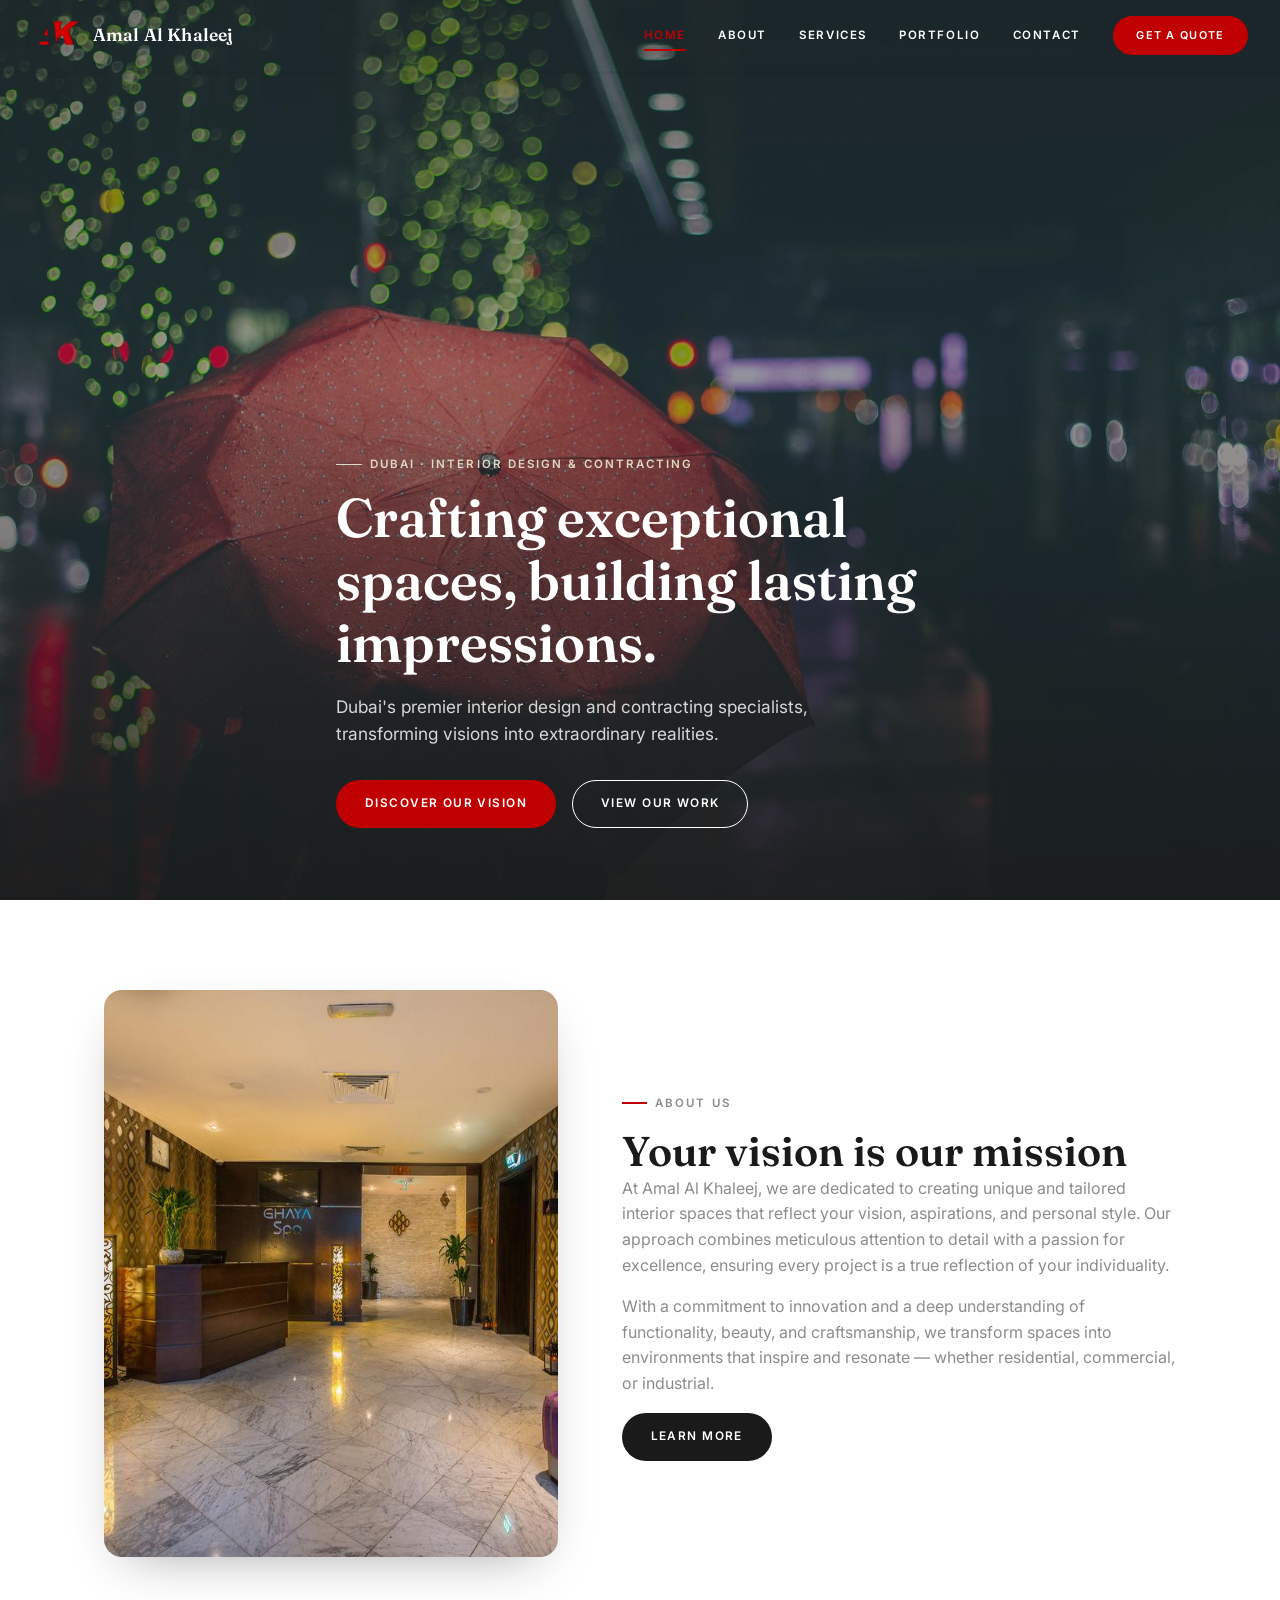
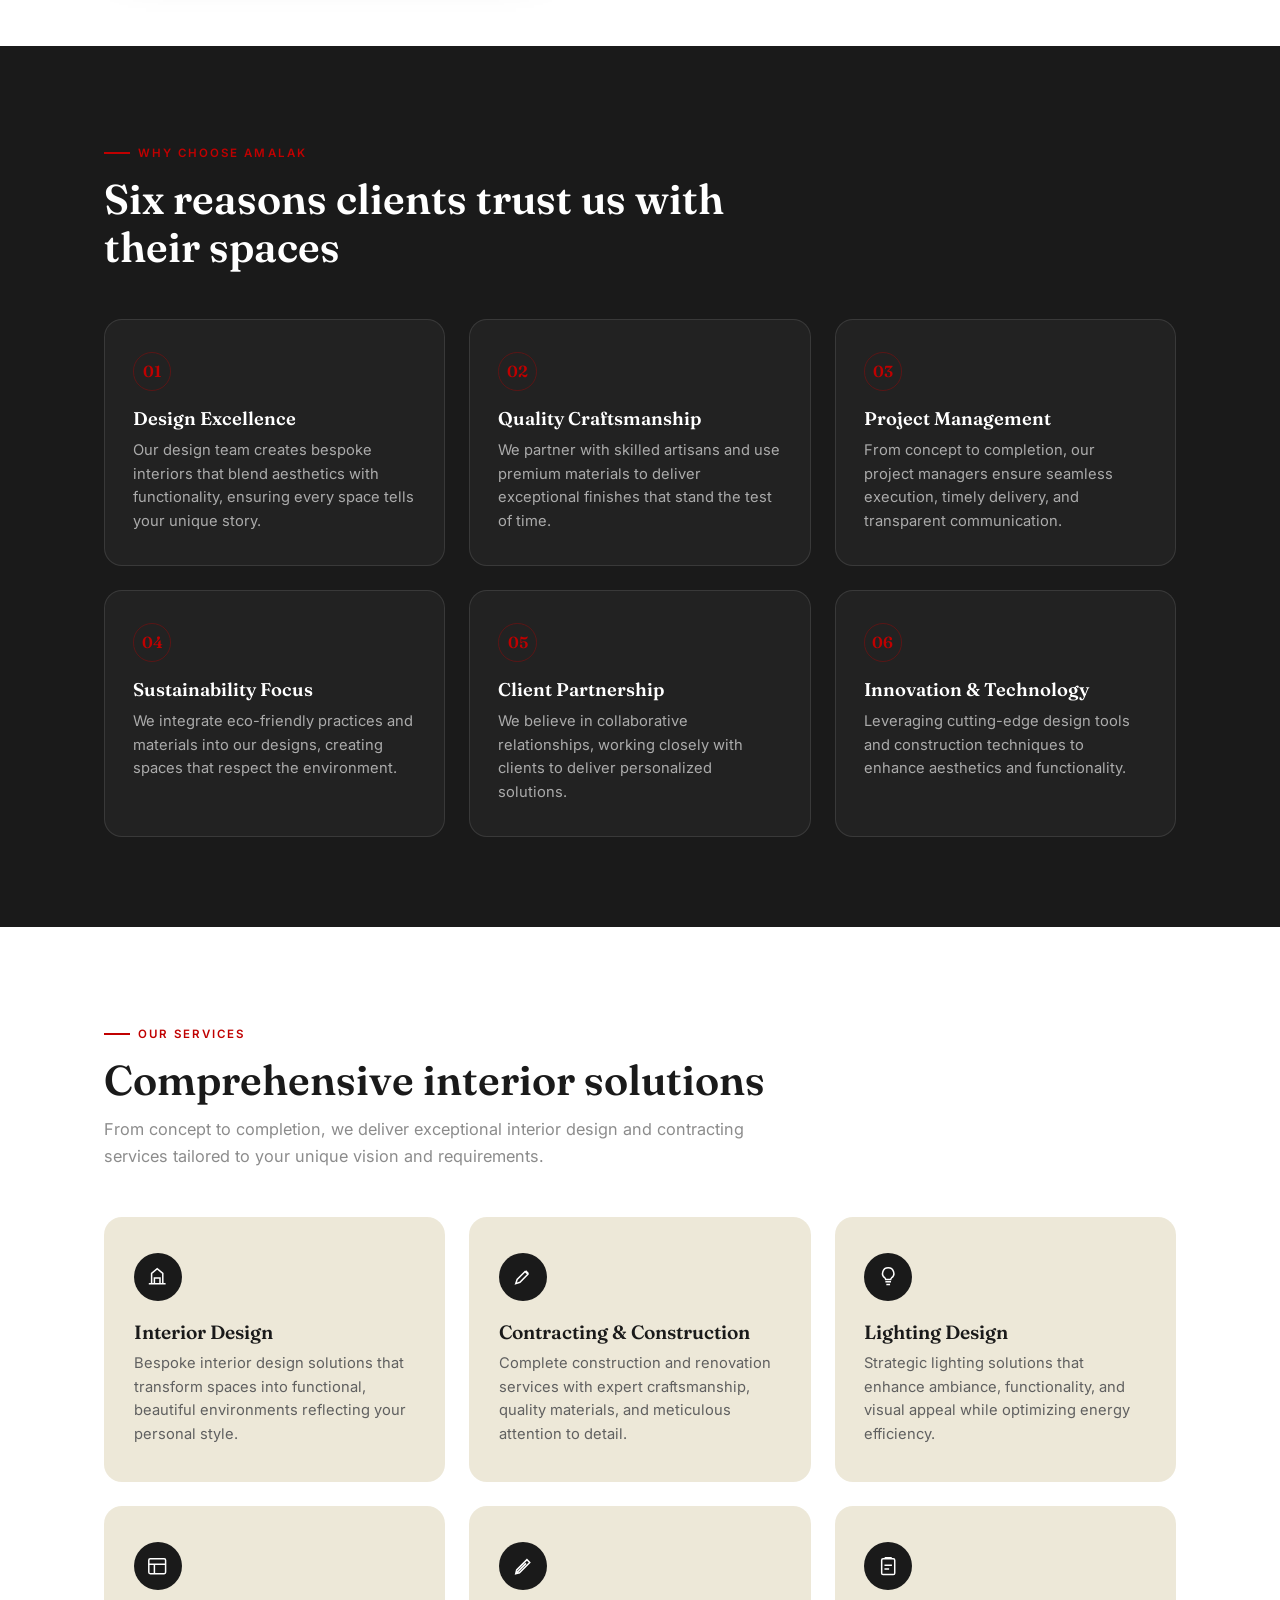
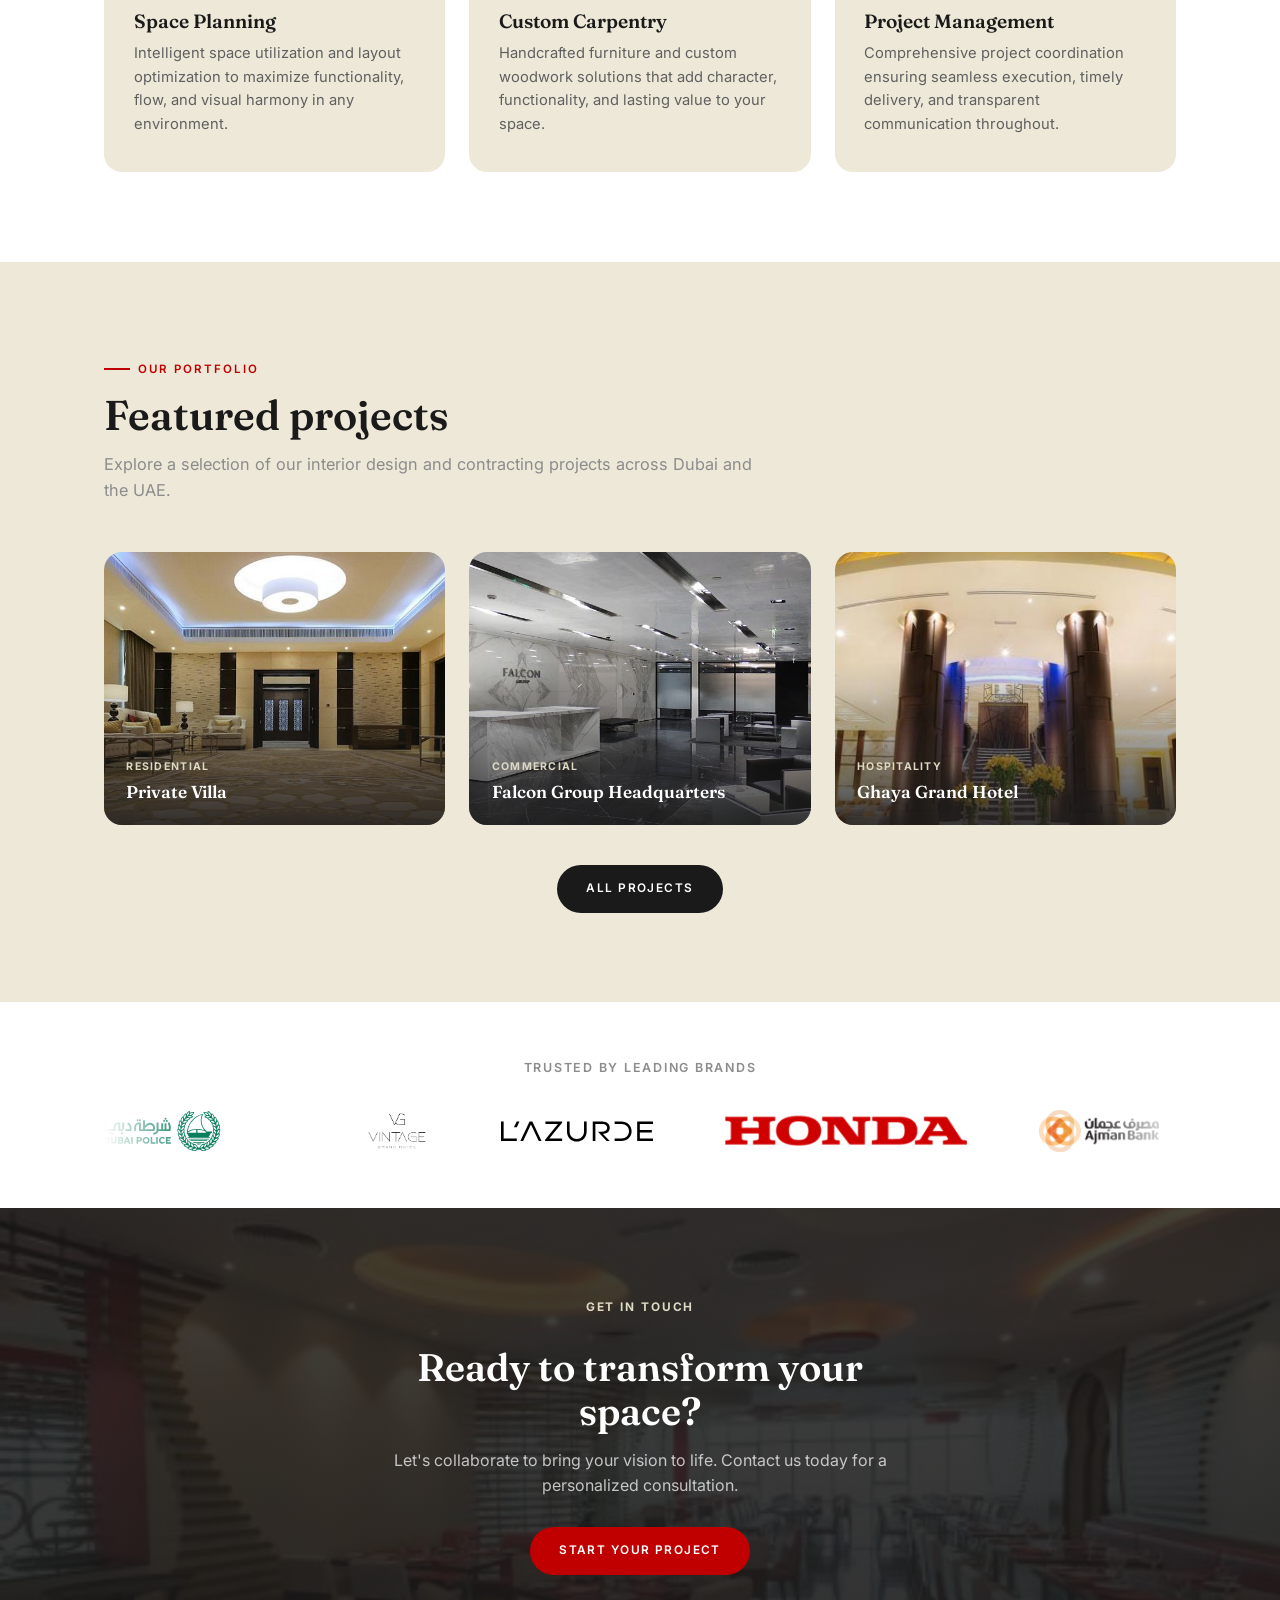
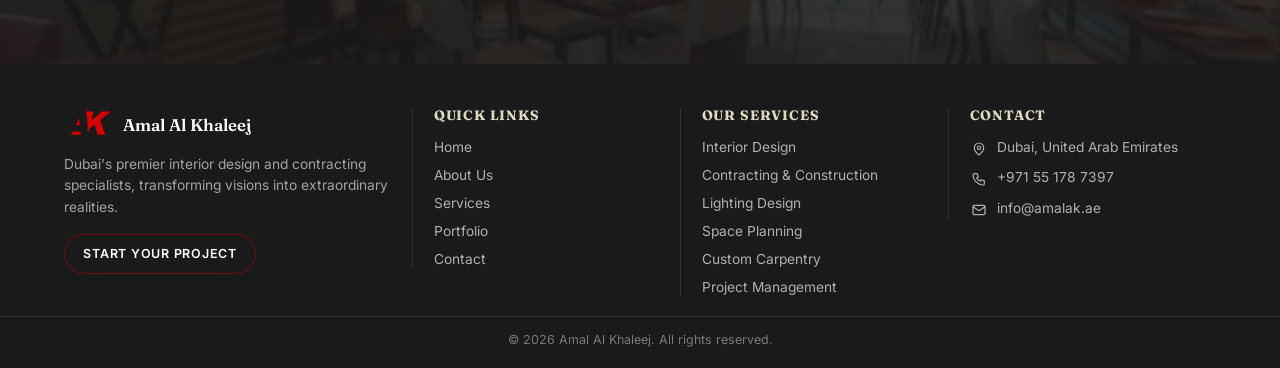
==== commit 356821d1: "Rename Juma Private Villa to Private Villa, add missing 5th photo Checked the whole Projects archive" ====
--- a/index.html
+++ b/index.html
@@ -15,6 +15,16 @@
     <meta property="og:title" content="Amal Al Khaleej | Interior Design &amp; Contracting, Dubai" />
     <meta property="og:description" content="Crafting exceptional spaces, building lasting impressions. Dubai's premier interior design and contracting specialists." />
     <meta property="og:site_name" content="Amal Al Khaleej" />
+    <meta property="og:image" content="https://amalak.ae/assets/social/og-image.png" />
+    <meta property="og:image:type" content="image/png" />
+    <meta property="og:image:width" content="2400" />
+    <meta property="og:image:height" content="1260" />
+    <meta property="og:image:alt" content="Amal Al Khaleej — Interior Design & Contracting, Dubai" />
+    <meta name="twitter:card" content="summary_large_image" />
+    <meta name="twitter:title" content="Amal Al Khaleej | Interior Design &amp; Contracting, Dubai" />
+    <meta name="twitter:description" content="Crafting exceptional spaces, building lasting impressions. Dubai's premier interior design and contracting specialists." />
+    <meta name="twitter:image" content="https://amalak.ae/assets/social/og-image.png" />
+    <meta name="twitter:image:alt" content="Amal Al Khaleej — Interior Design & Contracting, Dubai" />
     <meta property="og:locale" content="en_US" />
 
     <link rel="preconnect" href="https://fonts.googleapis.com" />
@@ -142,8 +152,8 @@
           </div>
           <div class="portfolio-grid">
             <a class="portfolio-card reveal" href="/portfolio/">
-              <img src="/assets/portfolio/juma-villa.jpeg" alt="Juma Private Villa entrance hall" loading="lazy" />
-              <div class="portfolio-card__label"><span class="portfolio-card__tag">Residential</span><h3>Juma Private Villa</h3></div>
+              <img src="/assets/portfolio/juma-villa.jpeg" alt="Private Villa entrance hall" loading="lazy" />
+              <div class="portfolio-card__label"><span class="portfolio-card__tag">Residential</span><h3>Private Villa</h3></div>
             </a>
             <a class="portfolio-card reveal" href="/portfolio/">
               <img src="/assets/portfolio/falcon-group.jpeg" alt="Falcon Group reception lobby" loading="lazy" />
@@ -169,7 +179,7 @@
             <div class="clients-item"><img src="/assets/clients/dubai-police-logo.svg" alt="Dubai Police" loading="lazy" /></div>
             <div class="clients-item"><img src="/assets/clients/sheraton.svg" alt="Sheraton" loading="lazy" /></div>
             <div class="clients-item"><img src="/assets/clients/vintage-grand-hotel.png" alt="Vintage Grand Hotel" loading="lazy" /></div>
-            <div class="clients-item"><img src="/assets/clients/lazurde-logo.svg" alt="Lazurde" loading="lazy" /></div>
+            <div class="clients-item"><img src="/assets/clients/lazurde-logo.svg" alt="L'Azurde" loading="lazy" /></div>
             <div class="clients-item"><img src="/assets/clients/honda-logo.png" alt="Honda" loading="lazy" /></div>
             <div class="clients-item"><img src="/assets/clients/ajman-bank-logo.png" alt="Ajman Bank" loading="lazy" /></div>
             <div class="clients-item"><img src="/assets/clients/hyundai-logo.png" alt="Hyundai" loading="lazy" /></div>
@@ -179,7 +189,7 @@
             <div class="clients-item"><img src="/assets/clients/dubai-police-logo.svg" alt="Dubai Police" loading="lazy" aria-hidden="true" /></div>
             <div class="clients-item"><img src="/assets/clients/sheraton.svg" alt="Sheraton" loading="lazy" aria-hidden="true" /></div>
             <div class="clients-item"><img src="/assets/clients/vintage-grand-hotel.png" alt="Vintage Grand Hotel" loading="lazy" aria-hidden="true" /></div>
-            <div class="clients-item"><img src="/assets/clients/lazurde-logo.svg" alt="Lazurde" loading="lazy" aria-hidden="true" /></div>
+            <div class="clients-item"><img src="/assets/clients/lazurde-logo.svg" alt="L'Azurde" loading="lazy" aria-hidden="true" /></div>
             <div class="clients-item"><img src="/assets/clients/honda-logo.png" alt="Honda" loading="lazy" aria-hidden="true" /></div>
             <div class="clients-item"><img src="/assets/clients/ajman-bank-logo.png" alt="Ajman Bank" loading="lazy" aria-hidden="true" /></div>
             <div class="clients-item"><img src="/assets/clients/hyundai-logo.png" alt="Hyundai" loading="lazy" aria-hidden="true" /></div>
--- a/site.css
+++ b/site.css
@@ -316,7 +316,8 @@
    ============================================================ */
 .hero {
   position: relative;
-  min-height: 100svh;
+  min-height: 100vh; /* fallback for browsers without lvh support */
+  min-height: 100lvh; /* static — doesn't resize as the address bar shows/hides */
   display: flex;
   align-items: flex-end;
   color: var(--white);
@@ -404,7 +405,13 @@
 .section--dark .feature-card p { color: rgba(255,255,255,0.62); }
 
 @media (max-width: 980px) { .feature-grid { grid-template-columns: repeat(2, 1fr); } }
-@media (max-width: 620px) { .feature-grid { grid-template-columns: 1fr; } }
+@media (max-width: 560px) {
+  .feature-grid { gap: 0.85rem; }
+  .feature-card { padding: 1.35rem 1.1rem; }
+  .feature-card .n { width: 2rem; height: 2rem; line-height: 1.9rem; font-size: 0.85rem; margin-bottom: 0.85rem; }
+  .feature-card h3 { font-size: 1rem; }
+  .feature-card p { font-size: 0.84rem; }
+}
 
 /* ============================================================
    Services
@@ -435,7 +442,14 @@
 .service-card p { color: var(--grey); font-size: 0.92rem; }
 
 @media (max-width: 980px) { .services-grid { grid-template-columns: repeat(2, 1fr); } }
-@media (max-width: 620px) { .services-grid { grid-template-columns: 1fr; } }
+@media (max-width: 560px) {
+  .services-grid { gap: 0.85rem; }
+  .service-card { padding: 1.35rem 1.1rem; }
+  .service-card .ic { width: 2.4rem; height: 2.4rem; margin-bottom: 0.85rem; }
+  .service-card .ic svg { width: 1.15rem; height: 1.15rem; }
+  .service-card h3 { font-size: 1rem; }
+  .service-card p { font-size: 0.84rem; }
+}
 
 /* Services page: alternating detail rows */
 .service-detail {
@@ -527,9 +541,138 @@
 }
 .portfolio-card__label h3 { color: var(--white); font-size: 1.08rem; font-weight: 600; }
 .portfolio-card[hidden] { display: none; }
-
+.portfolio-card--clickable { cursor: pointer; }
+.portfolio-card__count {
+  position: absolute;
+  top: 0.85rem;
+  right: 0.85rem;
+  z-index: 2;
+  padding: 0.3rem 0.65rem;
+  border-radius: 999px;
+  background: rgba(10, 10, 10, 0.55);
+  backdrop-filter: blur(2px);
+  color: var(--white);
+  font-size: 0.7rem;
+  font-weight: 600;
+  letter-spacing: 0.02em;
+}
+
+/* One responsive scheme for every portfolio-card grid on the site (home
+   teaser and the full listing alike): 3 columns down to tablet, then 2
+   columns the rest of the way — keeps the full listing's page length
+   sane on phones without shrinking the cards themselves. */
 @media (max-width: 980px) { .portfolio-grid { grid-template-columns: repeat(2, 1fr); } }
-@media (max-width: 620px) { .portfolio-grid { grid-template-columns: 1fr; } }
+
+/* ============================================================
+   Lightbox (portfolio image modal)
+   ============================================================ */
+.lightbox {
+  position: fixed;
+  inset: 0;
+  z-index: 1000;
+  display: flex;
+  align-items: center;
+  justify-content: center;
+  padding: clamp(1.25rem, 5vw, 3rem);
+  background: rgba(10, 10, 10, 0.92);
+}
+.lightbox[hidden] { display: none; }
+.lightbox__figure {
+  position: relative;
+  max-width: min(80vw, 1100px);
+  max-height: 88vh;
+  margin: 0;
+  display: flex;
+  flex-direction: column;
+  animation: lightbox-in 0.25s var(--ease);
+}
+@keyframes lightbox-in {
+  from { opacity: 0; transform: scale(0.97); }
+  to { opacity: 1; transform: scale(1); }
+}
+.lightbox__img {
+  display: block;
+  width: auto;
+  height: auto;
+  max-width: 100%;
+  max-height: 74vh;
+  border-radius: var(--radius-lg);
+  box-shadow: var(--shadow);
+  object-fit: contain;
+}
+.lightbox__caption { padding-top: 1rem; text-align: center; }
+.lightbox__tag {
+  display: inline-block;
+  font-size: 0.7rem;
+  font-weight: 700;
+  letter-spacing: 0.12em;
+  text-transform: uppercase;
+  color: var(--khaki);
+  margin-bottom: 0.35rem;
+}
+.lightbox__title { color: var(--white); font-size: 1.15rem; font-weight: 600; }
+.lightbox__subcaption { margin-top: 0.3rem; font-size: 0.88rem; color: rgba(255, 255, 255, 0.7); }
+.lightbox__counter { margin-top: 0.35rem; font-size: 0.78rem; color: rgba(255, 255, 255, 0.55); font-variant-numeric: tabular-nums; }
+.lightbox--single .lightbox__counter { display: none; }
+/* Close/prev/next are positioned against .lightbox__figure (the image
+   itself), offset far enough out (>= the button's own size, plus a gap)
+   that they never overlap the photo — but since the figure shrink-wraps
+   to whatever size the current image actually renders at, the buttons
+   stay visually attached to it instead of stranded out at the viewport
+   edges when a photo is narrower than the modal's max width. */
+.lightbox__close {
+  position: absolute;
+  top: -3.75rem;
+  right: 0;
+  width: 2.5rem;
+  height: 2.5rem;
+  border-radius: 50%;
+  border: 1px solid rgba(255, 255, 255, 0.3);
+  background: rgba(255, 255, 255, 0.08);
+  color: var(--white);
+  font-size: 1.4rem;
+  line-height: 1;
+  cursor: pointer;
+  display: grid;
+  place-items: center;
+  transition: background-color 0.2s var(--ease);
+  z-index: 4;
+}
+.lightbox__close:hover { background: rgba(255, 255, 255, 0.18); }
+.lightbox__close:focus { outline: none; }
+.lightbox__close:focus-visible { outline: 2px solid rgba(255, 255, 255, 0.7); outline-offset: 3px; }
+.lightbox__nav {
+  position: absolute;
+  top: 50%;
+  transform: translateY(-50%);
+  width: 3rem;
+  height: 3rem;
+  border-radius: 50%;
+  border: 1px solid rgba(255, 255, 255, 0.3);
+  background: rgba(10, 10, 10, 0.45);
+  color: var(--white);
+  line-height: 1;
+  cursor: pointer;
+  display: grid;
+  place-items: center;
+  transition: background-color 0.2s var(--ease);
+  z-index: 4;
+}
+.lightbox__nav svg { width: 1.35rem; height: 1.35rem; display: block; }
+.lightbox__nav:hover { background: rgba(255, 255, 255, 0.18); }
+.lightbox__nav:focus { outline: none; }
+.lightbox__nav:focus-visible { outline: 2px solid rgba(255, 255, 255, 0.7); outline-offset: 3px; }
+.lightbox__nav--prev { left: -4rem; }
+.lightbox__nav--next { right: -4rem; }
+.lightbox--single .lightbox__nav { display: none; }
+body.lightbox-open { overflow: hidden; }
+@media (max-width: 700px) {
+  .lightbox__close { top: -3.25rem; right: 0; width: 2.25rem; height: 2.25rem; }
+  .lightbox__nav { width: 2.35rem; height: 2.35rem; }
+  .lightbox__nav svg { width: 1.1rem; height: 1.1rem; }
+  .lightbox__nav--prev { left: -0.15rem; }
+  .lightbox__nav--next { right: -0.15rem; }
+}
 
 /* ============================================================
    About page grid
@@ -659,7 +802,7 @@
 .form-intro { margin-bottom: 0.25rem; }
 .form-intro h2 { font-size: 1.35rem; margin-bottom: 0.4rem; }
 .form-intro p { color: var(--ink-soft); font-size: 0.92rem; }
-.form-row { display: grid; grid-template-columns: 1fr 1fr; gap: 1.15rem; }
+.form-row { display: grid; grid-template-columns: 1fr 1fr; gap: 1.15rem; align-items: start; }
 .field { display: grid; gap: 0.45rem; }
 .field label { font-size: 0.78rem; font-weight: 600; letter-spacing: 0.04em; color: var(--ink); }
 .field input, .field textarea, .field select {
@@ -828,6 +971,17 @@
 .footer-copyright a { color: rgba(255,255,255,0.6); text-decoration: none; }
 .footer-copyright a:hover { color: var(--khaki); }
 
+@media (max-width: 980px) {
+  /* Wrap the long Quick Links / Our Services lists into 2 columns
+     instead of one tall stack — same trick as the janatravel footer. */
+  .footer-links {
+    display: grid;
+    grid-template-columns: repeat(2, minmax(0, 1fr));
+    column-gap: 0.75rem;
+    row-gap: 0.4rem;
+  }
+}
+
 @media (max-width: 1100px) {
   .footer-main { grid-template-columns: repeat(3, minmax(0, 1fr)); row-gap: 1.15rem; }
   .footer-col--brand { grid-column: 1 / -1; padding-right: 0; }
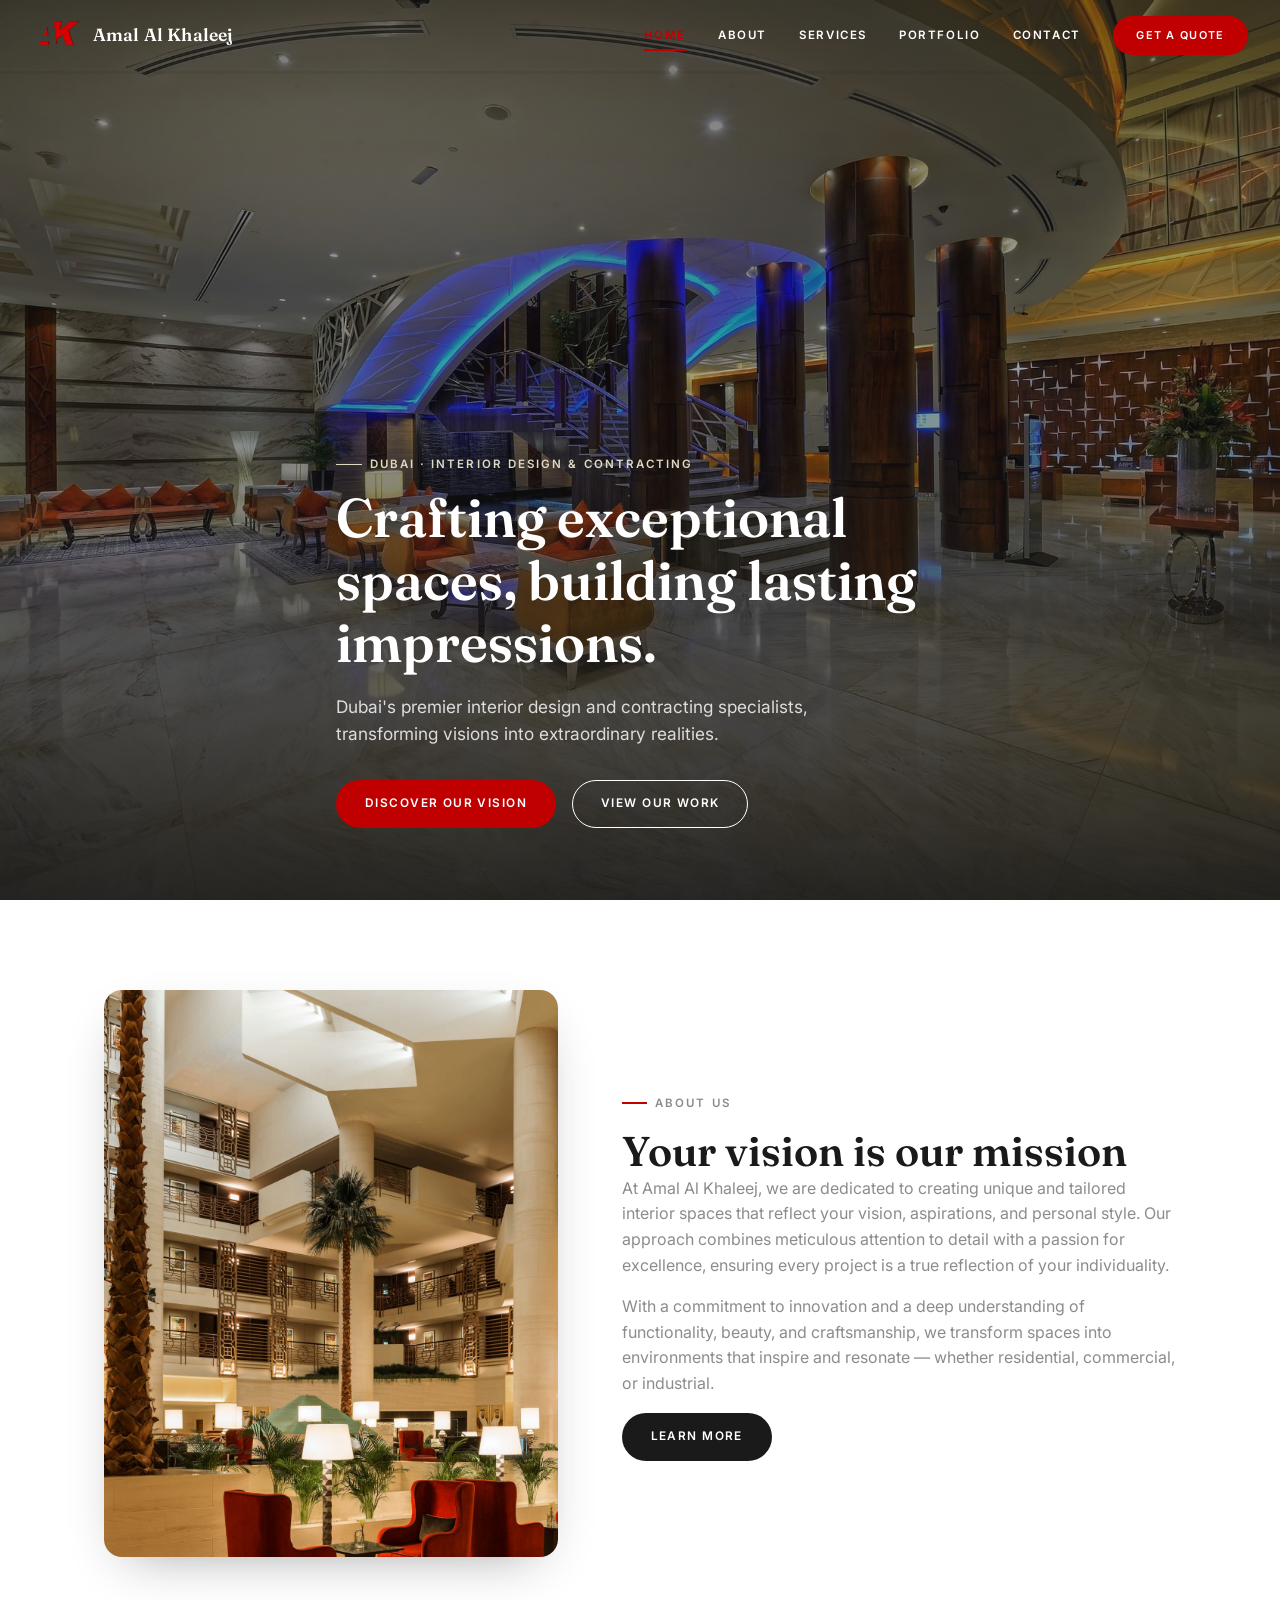
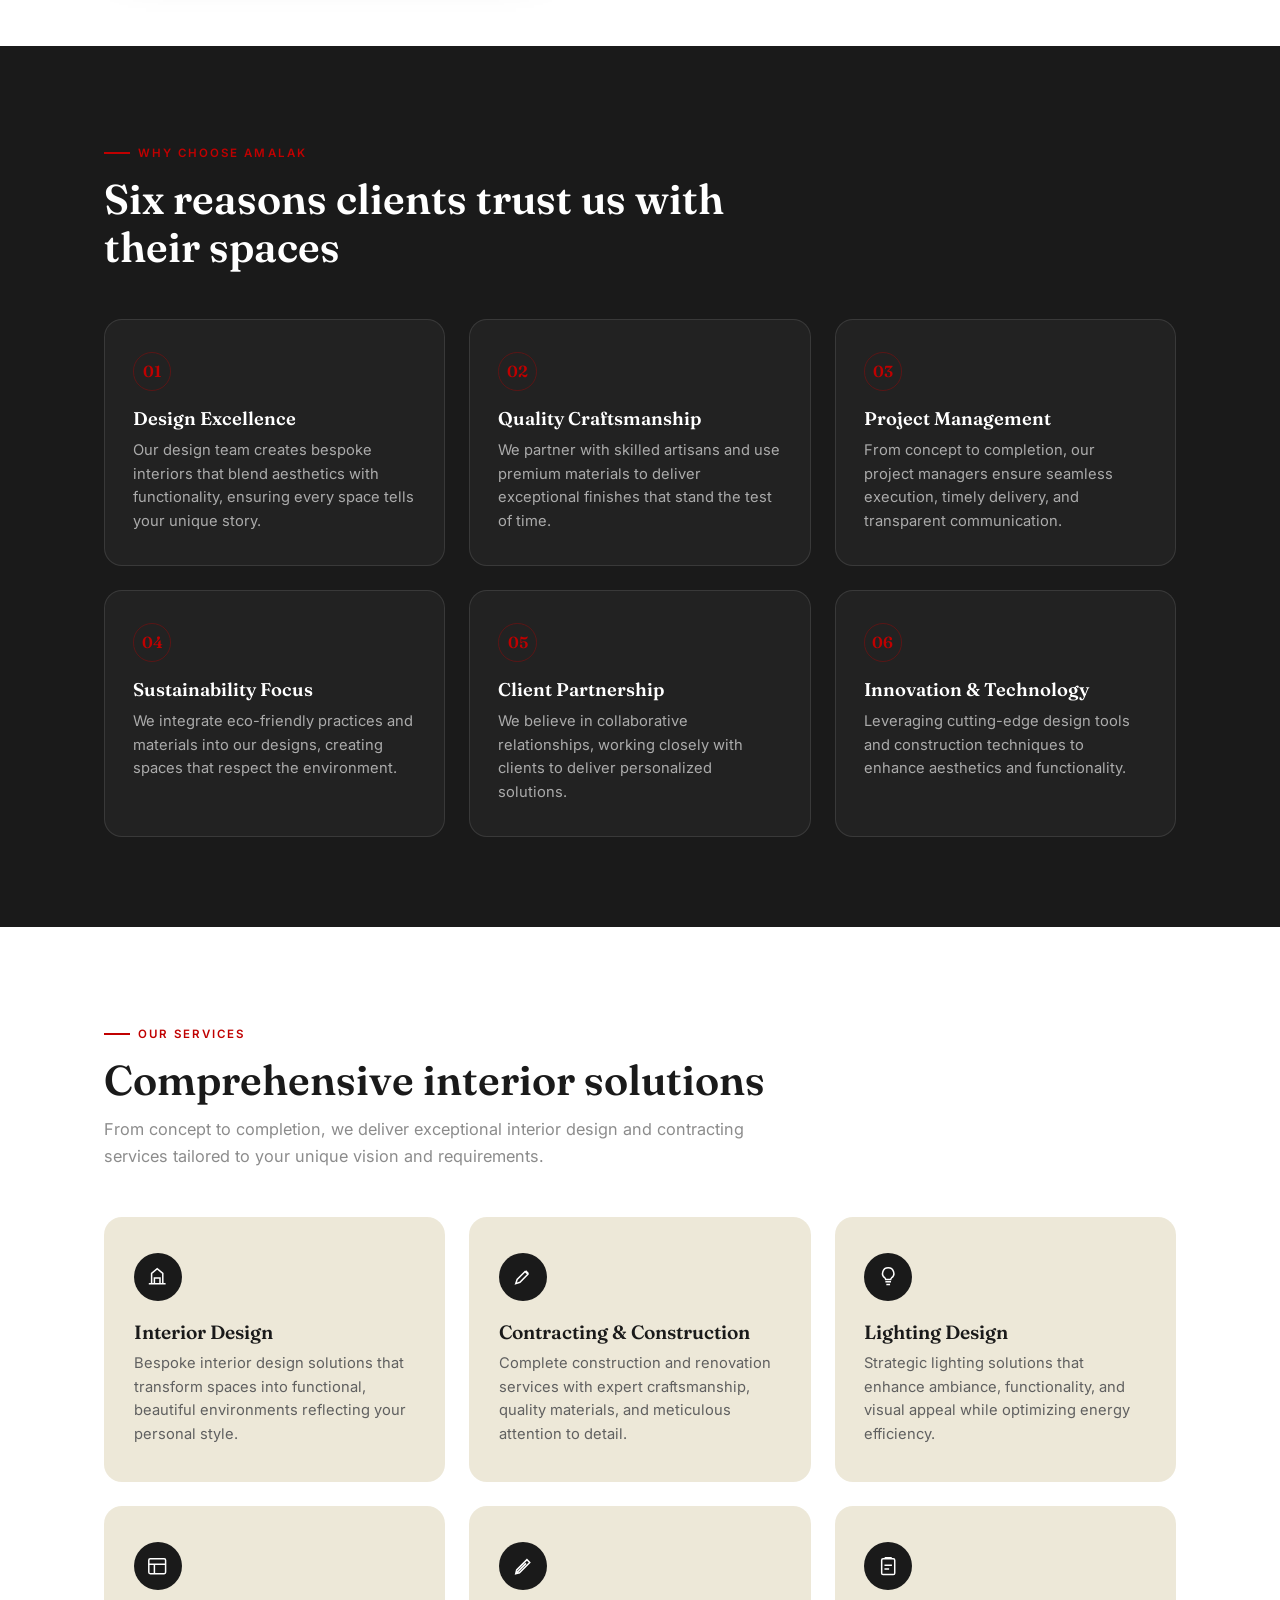
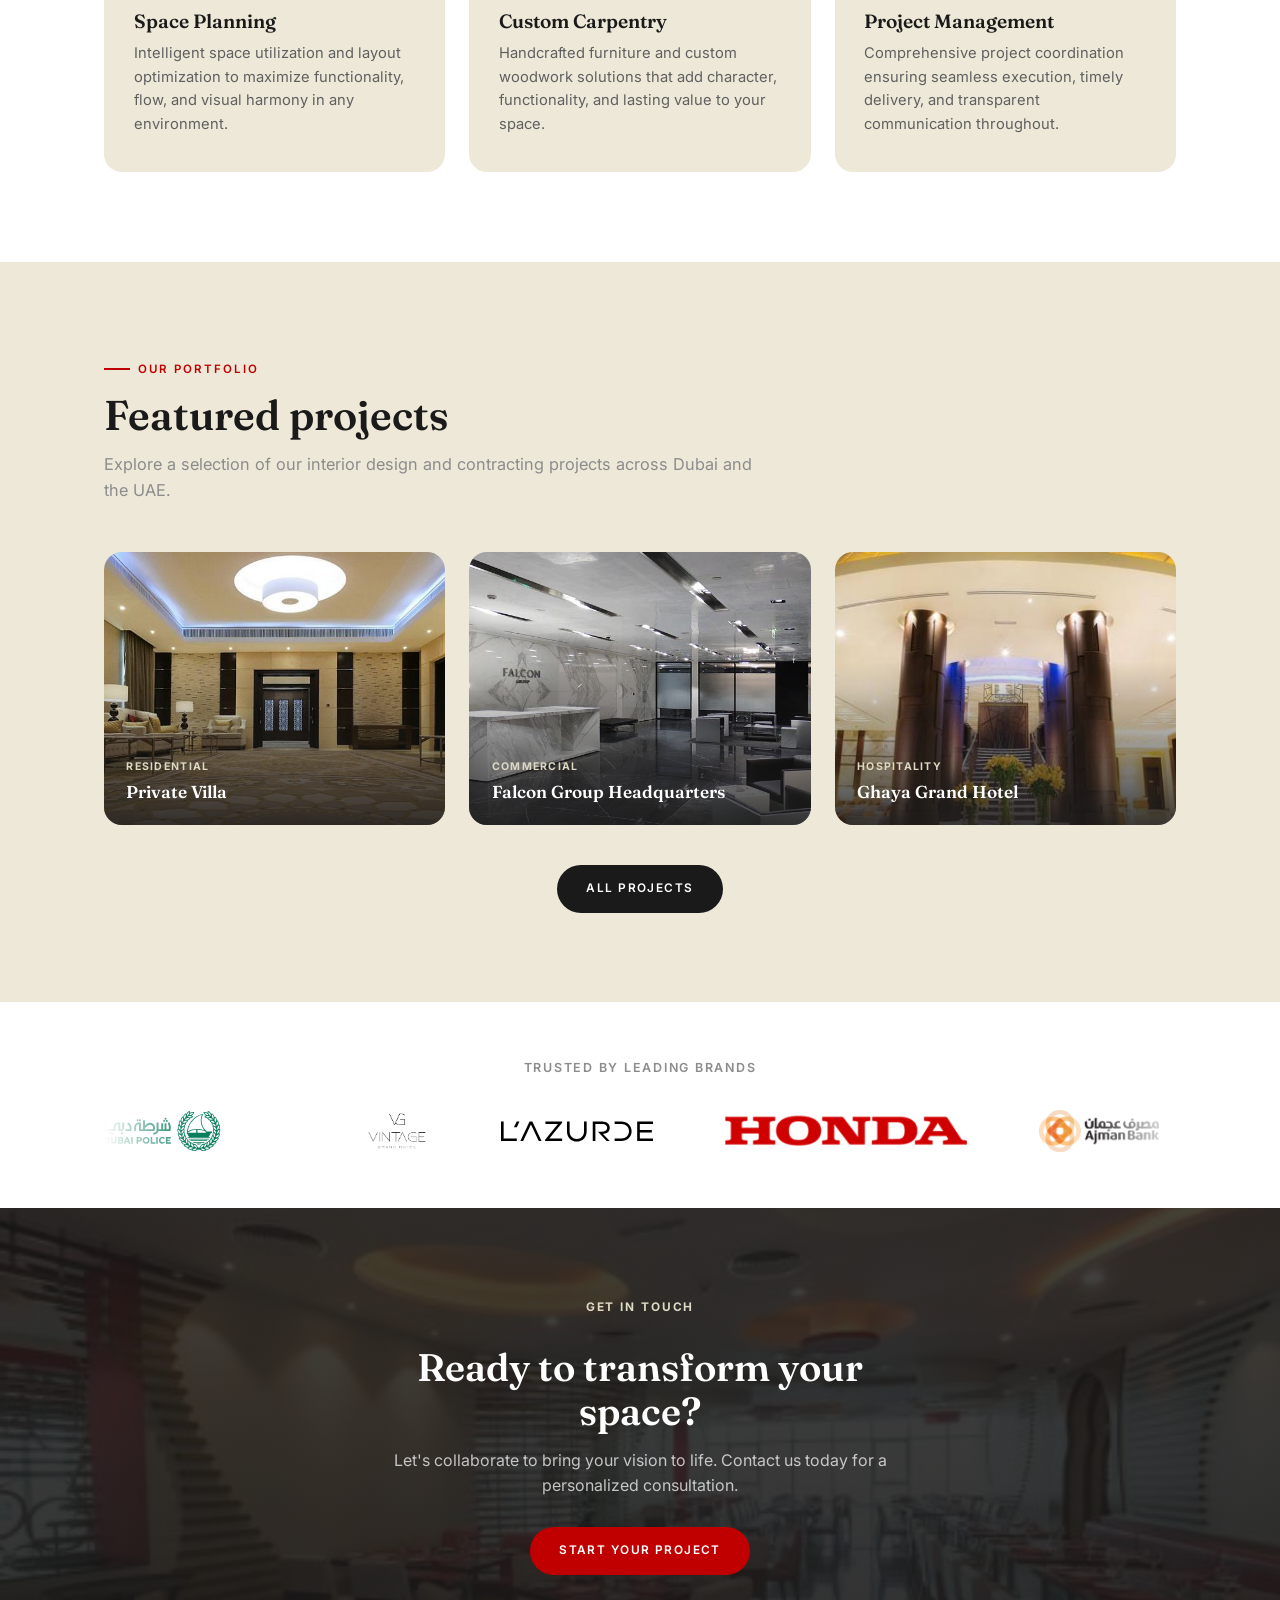
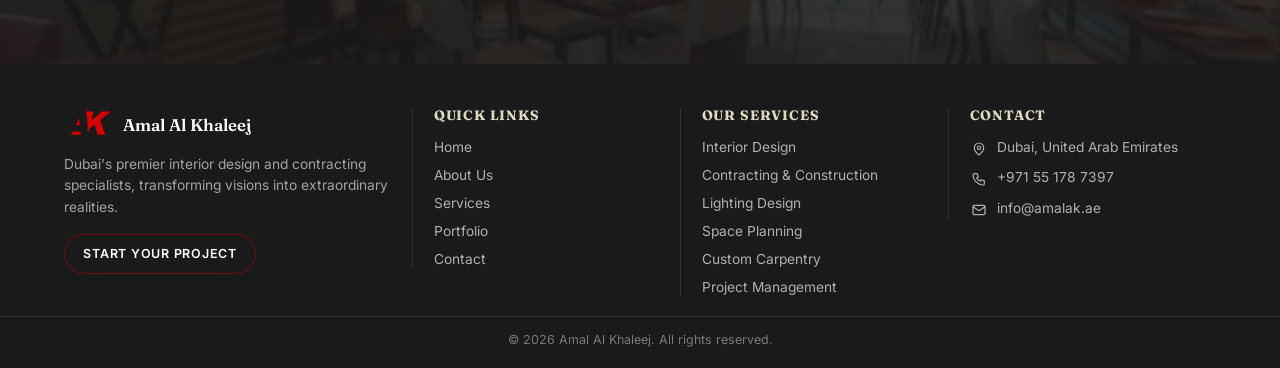
==== commit 72c4afe0: "Upgrade about and services images using official client photography Applied the same approach as the" ====
--- a/index.html
+++ b/index.html
@@ -4,7 +4,9 @@
     <meta charset="UTF-8" />
     <meta name="viewport" content="width=device-width, initial-scale=1.0, viewport-fit=cover" />
     <meta name="description" content="Amal Al Khaleej (AMALAK) is a premier interior design and contracting studio in Dubai, delivering bespoke residential, commercial and hospitality spaces from concept to completion." />
+    <meta name="keywords" content="interior design Dubai, contracting company Dubai, fit-out contractor Dubai, commercial interior design UAE, residential interior design Dubai, hospitality interior design Dubai, villa interior design Dubai, office fit-out Dubai, custom carpentry Dubai, lighting design Dubai, space planning Dubai, project management contracting Dubai, turnkey interior contractor UAE" />
     <title>Amal Al Khaleej | Interior Design &amp; Contracting, Dubai</title>
+    <link rel="canonical" href="https://amalak.ae/" />
 
     <link rel="icon" type="image/png" sizes="32x32" href="/assets/favicon/favicon-32.png" />
     <link rel="icon" type="image/png" sizes="512x512" href="/assets/favicon/favicon.png" />
@@ -69,7 +71,7 @@
       <section class="section section--white" id="about">
         <div class="wrap about__grid">
           <div class="about__media reveal">
-            <img src="/assets/about/about.jpg" alt="Interior design detail" loading="lazy" />
+            <img src="/assets/about/about.jpg" alt="Grand hotel atrium with soaring balconies and palm trees" loading="lazy" />
           </div>
           <div class="about__body reveal">
             <p class="eyebrow">About Us</p>
--- a/site.css
+++ b/site.css
@@ -614,33 +614,32 @@
 .lightbox__subcaption { margin-top: 0.3rem; font-size: 0.88rem; color: rgba(255, 255, 255, 0.7); }
 .lightbox__counter { margin-top: 0.35rem; font-size: 0.78rem; color: rgba(255, 255, 255, 0.55); font-variant-numeric: tabular-nums; }
 .lightbox--single .lightbox__counter { display: none; }
-/* Close/prev/next are positioned against .lightbox__figure (the image
+/* Close button matches the janatravel lightbox exactly: a plain glyph
+   (no circle/border) pinned to the overlay's corner — not the image —
+   that rotates and switches to the brand accent color on hover. */
+.lightbox__close {
+  position: absolute;
+  top: 1.25rem;
+  right: 1.875rem;
+  background: none;
+  border: none;
+  color: var(--white);
+  font-size: 2.75rem;
+  line-height: 1;
+  cursor: pointer;
+  transition: color 0.3s ease, transform 0.3s ease;
+  z-index: 10;
+}
+.lightbox__close:hover { color: var(--red); transform: rotate(90deg); }
+.lightbox__close:focus { outline: none; }
+.lightbox__close:focus-visible { outline: 2px solid rgba(255, 255, 255, 0.7); outline-offset: 4px; }
+
+/* Prev/next stay positioned against .lightbox__figure (the image
    itself), offset far enough out (>= the button's own size, plus a gap)
    that they never overlap the photo — but since the figure shrink-wraps
    to whatever size the current image actually renders at, the buttons
    stay visually attached to it instead of stranded out at the viewport
    edges when a photo is narrower than the modal's max width. */
-.lightbox__close {
-  position: absolute;
-  top: -3.75rem;
-  right: 0;
-  width: 2.5rem;
-  height: 2.5rem;
-  border-radius: 50%;
-  border: 1px solid rgba(255, 255, 255, 0.3);
-  background: rgba(255, 255, 255, 0.08);
-  color: var(--white);
-  font-size: 1.4rem;
-  line-height: 1;
-  cursor: pointer;
-  display: grid;
-  place-items: center;
-  transition: background-color 0.2s var(--ease);
-  z-index: 4;
-}
-.lightbox__close:hover { background: rgba(255, 255, 255, 0.18); }
-.lightbox__close:focus { outline: none; }
-.lightbox__close:focus-visible { outline: 2px solid rgba(255, 255, 255, 0.7); outline-offset: 3px; }
 .lightbox__nav {
   position: absolute;
   top: 50%;
@@ -667,7 +666,7 @@
 .lightbox--single .lightbox__nav { display: none; }
 body.lightbox-open { overflow: hidden; }
 @media (max-width: 700px) {
-  .lightbox__close { top: -3.25rem; right: 0; width: 2.25rem; height: 2.25rem; }
+  .lightbox__close { top: 0.75rem; right: 1rem; font-size: 2.1rem; }
   .lightbox__nav { width: 2.35rem; height: 2.35rem; }
   .lightbox__nav svg { width: 1.1rem; height: 1.1rem; }
   .lightbox__nav--prev { left: -0.15rem; }
@@ -823,6 +822,43 @@
 .form .btn { justify-self: start; }
 .form-note { font-size: 0.82rem; color: var(--ink-soft); margin-top: -0.5rem; }
 .form-hint { margin: 0; font-size: 0.8rem; color: var(--ink-soft); line-height: 1.4; }
+
+.form-error {
+  font-size: 0.86rem;
+  color: var(--red);
+  background: rgba(192, 0, 0, 0.06);
+  border: 1px solid rgba(192, 0, 0, 0.2);
+  border-radius: 8px;
+  padding: 0.75rem 1rem;
+  margin-top: -0.5rem;
+}
+.form-error a { color: inherit; text-decoration: underline; }
+
+/* Success state: swap the whole form for a confirmation message */
+.form-success { display: none; text-align: center; padding: 2.5rem 1rem; }
+.form-success__icon {
+  width: 3.5rem;
+  height: 3.5rem;
+  margin: 0 auto 1.25rem;
+  border-radius: 50%;
+  background: var(--khaki-deep);
+  color: var(--red);
+  display: grid;
+  place-items: center;
+}
+.form-success__icon svg { width: 1.6rem; height: 1.6rem; }
+.form-success h2 { font-size: 1.4rem; margin-bottom: 0.6rem; }
+.form-success p { color: var(--ink-soft); max-width: 26rem; margin: 0 auto; }
+
+.form.is-submitted > .form-intro,
+.form.is-submitted > .form-row,
+.form.is-submitted > .field,
+.form.is-submitted > button[type="submit"],
+.form.is-submitted > .form-note,
+.form.is-submitted > .form-error {
+  display: none;
+}
+.form.is-submitted > .form-success { display: block; }
 
 /* intl-tel-input (country + dial code) — Amalak theme */
 .form .field--phone { position: relative; z-index: 8; }
